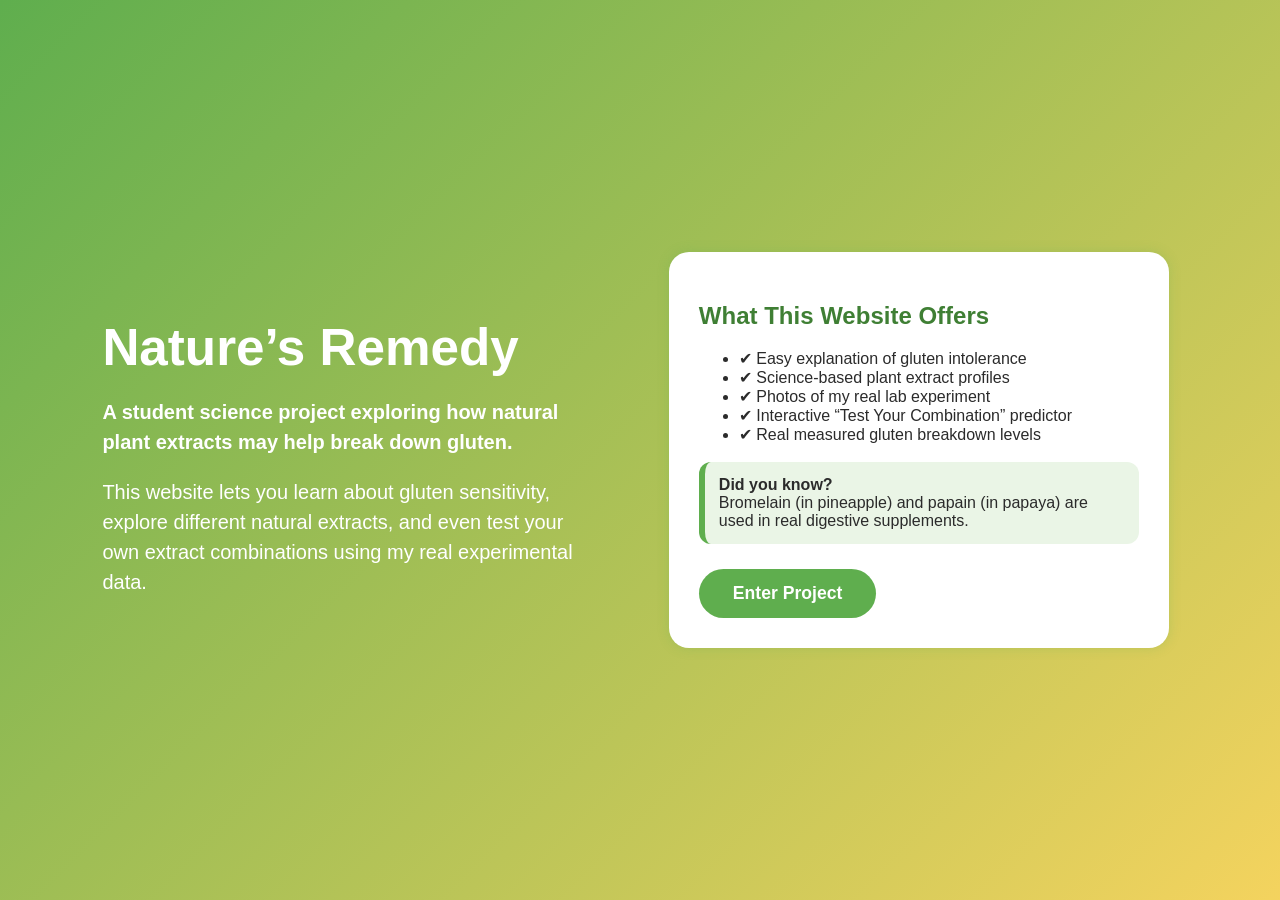
==== index.html @ 990726ef "feat: add research hero banner with styles Place hero banner in #main div and add full-width styles." ====
<!DOCTYPE html>
<html lang="en">
<head>
<meta charset="UTF-8">
<meta name="viewport" content="width=device-width, initial-scale=1.0">
<title>Nature’s Remedy – Gluten Support</title>

<style>
:root {
  --green: #5FAE4E;
  --dark-green: #3F7F34;
  --light-green: #EAF5E6;
  --yellow: #F4D35E;
  --bg: #F8FAF8;
  --text: #2B2B2B;
  --card: #FFFFFF;
}

body {
  margin: 0;
  font-family: "Segoe UI", Arial, sans-serif;
  background: var(--bg);
  color: var(--text);
  scroll-behavior: smooth;
}

/* -------------------------- */
/* NEW SPLIT WELCOME SECTION  */
/* -------------------------- */

#welcome {
  height: 100vh;
  display: flex;
  align-items: center;
  padding: 0 8%;
  background: linear-gradient(135deg, var(--green), var(--yellow));
  color: white;
}

#welcome-left {
  width: 50%;
  padding-right: 40px;
}

#welcome-left h1 {
  font-size: 3.2rem;
  margin-bottom: 15px;
}

#welcome-left p {
  font-size: 1.25rem;
  line-height: 1.5;
  max-width: 480px;
}

#welcome-right {
  width: 50%;
  display: flex;
  justify-content: center;
}

.welcome-card {
  width: 85%;
  background: var(--card);
  color: var(--text);
  padding: 30px;
  border-radius: 20px;
  box-shadow: 0 10px 25px rgba(0,0,0,0.18);
  opacity: 0;
  transform: translateY(50px);
  animation: slideGlow 1.3s ease forwards;
}

@keyframes slideGlow {
  0% {
    opacity: 0;
    transform: translateY(50px);
    box-shadow: 0 0 0 rgba(95,174,78,0);
  }
  60% {
    opacity: 1;
    transform: translateY(-5px);
    box-shadow: 0 0 25px rgba(95,174,78,0.35);
  }
  100% {
    opacity: 1;
    transform: translateY(0);
    box-shadow: 0 0 12px rgba(95,174,78,0.25);
  }
}

#enter-btn {
  margin-top: 25px;
  padding: 14px 34px;
  border-radius: 30px;
  background: var(--green);
  color: white;
  border: none;
  font-size: 1.1rem;
  font-weight: bold;
  cursor: pointer;
  transition: 0.25s ease;
}

#enter-btn:hover {
  transform: translateY(-3px);
  box-shadow:
    0 0 12px rgba(255,255,255,0.7),
    0 0 16px rgba(255,255,255,0.4);
}

.didyouknow {
  background: var(--light-green);
  padding: 14px;
  border-radius: 12px;
  margin-top: 18px;
  border-left: 6px solid var(--green);
}

/* ----------------------------- */
/* ORIGINAL LANDING (NOW HIDDEN) */
/* ----------------------------- */

#landing { display: none; }

/* ----------------------------- */
/* MAIN PAGE STYLING (unchanged) */
/* ----------------------------- */

#main { display: none; }

/* NAV HIGHLIGHT EFFECT */
nav a.active {
  background: var(--green);
  color: white !important;
  box-shadow: 0 0 20px rgba(95, 174, 78, 0.45);
}

/* Everything below is YOUR original CSS */
header {
  background: linear-gradient(to right, var(--green), var(--yellow));
  padding: 30px;
  text-align: center;
}

nav {
  position: sticky;
  top: 0;
  background: white;
  display: flex;
  justify-content: center;
  gap: 12px;
  padding: 12px;
  box-shadow: 0 2px 8px rgba(0,0,0,0.1);
}

nav a {
  text-decoration: none;
  padding: 10px 18px;
  border-radius: 20px;
  color: var(--text);
  font-weight: bold;
  transition: background 0.25s ease, box-shadow 0.25s ease, transform 0.2s ease;
}

nav a:hover {
  background: var(--green);
  color: white;
  transform: translateY(-2px);
  box-shadow:
    0 0 10px rgba(95,174,78,0.6),
    0 0 20px rgba(95,174,78,0.35);
}

section {
  max-width: 1050px;
  margin: 45px auto;
  padding: 40px;
  background: var(--card);
  border-radius: 18px;
  box-shadow: 0 6px 18px rgba(0,0,0,0.08);
}

.card-grid {
  display: grid;
  grid-template-columns: repeat(auto-fit, minmax(220px, 1fr));
  gap: 20px;
}

.card {
  background: var(--light-green);
  padding: 22px;
  border-radius: 16px;
  transition: 0.3s;
  text-decoration: none;
  color: var(--text);
  display: block;
  position: relative;
}

.card:hover {
  transform: translateY(-6px) scale(1.02);
  background: #f1fbef;
  box-shadow:
    0 0 12px rgba(95, 174, 78, 0.6),
    0 0 28px rgba(95, 174, 78, 0.4),
    0 10px 25px rgba(0, 0, 0, 0.12);
}

.project-img {
  max-width: 100%;
  border-radius: 14px;
  border: 1px solid #ccc;
  margin-top: 20px;
}

footer {
  text-align: center;
  padding: 20px;
  background: var(--yellow);
}

/* DROPDOWN NAV */
.dropdown {
  position: relative;
}

.dropbtn {
  text-decoration: none;
  padding: 10px 18px;
  border-radius: 20px;
  color: var(--text);
  font-weight: bold;
  display: inline-block;
}

.dropdown-content {
  display: none;
  position: absolute;
  background: white;
  min-width: 240px;
  box-shadow: 0 8px 20px rgba(0,0,0,0.12);
  border-radius: 12px;
  overflow: hidden;
  z-index: 1000;
}

.dropdown-content a {
  display: block;
  padding: 12px 16px;
  color: var(--text);
  text-decoration: none;
  font-size: 0.95rem;
}

.dropdown-content a:hover {
  background: var(--light-green);
  color: var(--dark-green);
}

.dropdown:hover .dropdown-content {
  display: block;
}

.fact-card-grid {
  display: grid;
  grid-template-columns: repeat(auto-fit, minmax(220px, 1fr));
  gap: 20px;
}

.fact-card {
  background: #e8f9f0;
  padding: 20px;
  border-radius: 14px;
  box-shadow: 0 2px 6px rgba(0,0,0,0.1);
  border-left: 6px solid #4a9c5d;
  font-size: 15px;
  line-height: 1.4;
}

.split-compare {
  display: flex;
  gap: 20px;
  flex-wrap: wrap;
}

.compare-box {
  flex: 1;
  min-width: 250px;
  padding: 20px;
  background: #f0fff7;
  border-radius: 14px;
  border: 2px solid #4a9c5d;
}

/* ----------------------------- */
/* RESEARCH HERO BANNER          */
/* ----------------------------- */

.research-hero {
  max-width: 100%;
  margin: 0;
  padding: 80px 8%;
  background: linear-gradient(135deg, var(--dark-green), var(--green));
  color: white;
  text-align: center;
  border-radius: 0;
  box-shadow: none;
}

.research-hero h1 {
  font-size: 2.6rem;
  margin: 20px auto 16px;
  max-width: 720px;
  line-height: 1.25;
  color: white;
}

.research-badge {
  display: inline-block;
  background: rgba(255, 255, 255, 0.18);
  color: white;
  padding: 8px 20px;
  border-radius: 30px;
  font-size: 0.85rem;
  font-weight: 600;
  letter-spacing: 1px;
  text-transform: uppercase;
  border: 1px solid rgba(255, 255, 255, 0.3);
}

.research-subtitle {
  font-size: 1.15rem;
  max-width: 600px;
  margin: 0 auto 28px;
  line-height: 1.6;
  opacity: 0.9;
}

.research-meta {
  display: flex;
  justify-content: center;
  gap: 24px;
  flex-wrap: wrap;
  margin-bottom: 32px;
}

.research-meta span {
  background: rgba(255, 255, 255, 0.12);
  padding: 8px 18px;
  border-radius: 20px;
  font-size: 0.88rem;
  font-weight: 500;
  border: 1px solid rgba(255, 255, 255, 0.2);
}

.primary-btn {
  display: inline-block;
  padding: 14px 36px;
  background: var(--yellow);
  color: var(--text);
  text-decoration: none;
  border-radius: 30px;
  font-size: 1.05rem;
  font-weight: bold;
  transition: transform 0.25s ease, box-shadow 0.25s ease;
}

.primary-btn:hover {
  transform: translateY(-3px);
  box-shadow:
    0 0 14px rgba(244, 211, 94, 0.6),
    0 0 24px rgba(244, 211, 94, 0.3);
}
</style>
</head>

<body>

<!-- -------------------------------- -->
<!-- NEW SPLIT WELCOME PAGE (OPTION C3) -->
<!-- -------------------------------- -->
<div id="welcome">
  <div id="welcome-left">
    <h1>Nature’s Remedy</h1>
    <p><strong>A student science project exploring how natural plant extracts may help break down gluten.</strong></p>
    <p>This website lets you learn about gluten sensitivity, explore different natural extracts, and even test your own extract combinations using my real experimental data.</p>
  </div>

  <div id="welcome-right">
    <div class="welcome-card">
      <h2>What This Website Offers</h2>
      <ul>
        <li>✔ Easy explanation of gluten intolerance</li>
        <li>✔ Science-based plant extract profiles</li>
        <li>✔ Photos of my real lab experiment</li>
        <li>✔ Interactive “Test Your Combination” predictor</li>
        <li>✔ Real measured gluten breakdown levels</li>
      </ul>

      <div class="didyouknow">
        <strong>Did you know?</strong><br>
        Bromelain (in pineapple) and papain (in papaya) are used in real digestive supplements.
      </div>

      <button id="enter-btn" onclick="enterSite()">Enter Project</button>
    </div>
  </div>
</div>


<style>
:root {
  --green: #5FAE4E;
  --dark-green: #3F7F34;
  --light-green: #EAF5E6;
  --yellow: #F4D35E;
  --bg: #F8FAF8;
  --text: #2B2B2B;
  --card: #FFFFFF;
}

body {
  margin: 0;
  font-family: "Segoe UI", Arial, sans-serif;
  background: var(--bg);
  color: var(--text);
}

header {
  background: linear-gradient(to right, var(--green), var(--yellow));
  padding: 30px;
  text-align: center;
}

nav {
  position: sticky;
  top: 0;
  background: white;
  display: flex;
  justify-content: center;
  gap: 12px;
  padding: 12px;
  box-shadow: 0 2px 8px rgba(0,0,0,0.1);
}
nav a {
  text-decoration: none;
  padding: 10px 18px;
  border-radius: 20px;
  color: var(--text);
  font-weight: bold;
}

nav a {
  transition: 
    background 0.25s ease,
    box-shadow 0.25s ease,
    transform 0.2s ease;
}

nav a:hover {
  background: var(--green);
  color: white;
  box-shadow:
    0 0 10px rgba(95, 174, 78, 0.6),
    0 0 20px rgba(95, 174, 78, 0.35);
  transform: translateY(-2px);
}

nav a:hover { background: var(--green); color: white; }

section {
  max-width: 1050px;
  margin: 45px auto;
  padding: 40px;
  background: var(--card);
  border-radius: 18px;
  box-shadow: 0 6px 18px rgba(0,0,0,0.08);
}

h2 { color: var(--dark-green); }

.card-grid {
  display: grid;
  grid-template-columns: repeat(auto-fit, minmax(220px, 1fr));
  gap: 20px;
}

.card {
  background: var(--light-green);
  padding: 22px;
  border-radius: 16px;
  transition: 0.3s;
  text-decoration: none; /* remove underline */
  color: var(--text);    /* normal black text */
  display: block;
}
.card {
  background: var(--light-green);
  padding: 22px;
  border-radius: 16px;
  transition: 
    transform 0.25s ease,
    box-shadow 0.25s ease,
    background 0.25s ease;
  text-decoration: none;
  color: var(--text);
  display: block;
  position: relative;
}

/* GREEN GLOW ON HOVER */
.card:hover {
  transform: translateY(-6px) scale(1.02);
  background: #f1fbef;
  box-shadow:
    0 0 12px rgba(95, 174, 78, 0.6),
    0 0 28px rgba(95, 174, 78, 0.4),
    0 10px 25px rgba(0, 0, 0, 0.12);
}

/* Optional: subtle glow even when focused (keyboard users 👍) */
.card:focus {
  outline: none;
  box-shadow:
    0 0 10px rgba(95, 174, 78, 0.6);
}

.card:visited {
  color: var(--text); /* keep color after click */
}

.project-img {
  max-width: 100%;
  border-radius: 14px;
  border: 1px solid #ccc;
  margin-top: 20px;
}

#combo-result {
  display: none;
  margin-top: 20px;
  padding: 20px;
  border-radius: 12px;
  border: 2px solid #ddd;
}

#combo-color {
  width: 140px;
  height: 26px;
  border-radius: 6px;
  border: 1px solid #999;
}

footer {
  text-align: center;
  padding: 20px;
  background: var(--yellow);
}
</style>
</head>
<body>


<div id="main">
<header>
  <h1>Natural Support for Gluten Digestion</h1>
  <p>Science Fair Research Project</p>
</header>

<nav>
<div class="dropdown">
  <a href="#" class="dropbtn">About Gluten ▾</a>
  <div class="dropdown-content">
    <a href="about-intolerance.html">About Gluten Intolerance</a>
    <a href="gluten-facts.html">Gluten & Celiac Facts</a>
    <a href="genetics.html">Genetics & Ethnicity</a>
    <a href="nature-vs-genetics.html">Nature vs Genetics</a>
  </div>
</div>
    <a href="#remedies">Extracts</a>
    <a href="#experiment">Experiment</a>
    <a href="#results">Results</a>
    <a href="combo.html">Test Your Combo</a>
    <a href="#faq">FAQ</a>
    <a href="#contact">Contact</a>
</nav>

<section class="research-hero">
  <div class="research-badge">Independent Research Project</div>
  <h1>Natural Plant Extracts and Their Effect on Gluten Breakdown</h1>
  <p class="research-subtitle">
    An experimental investigation into enzymatic activity,
    protein detection limits, and synergistic extract combinations.
  </p>
  <div class="research-meta">
    <span>Experimental Data Collected</span>
    <span>Controlled Lab Testing</span>
    <span>Quantitative Analysis</span>
  </div>
  <a href="#experiment" class="primary-btn">View Experimental Results</a>
</section>

<section id="about">

  <!-- 1) About Gluten Intolerance -->
  <div id="about-intolerance">
    <h2>About Gluten Intolerance</h2>
    <p>Gluten is a protein found in wheat, barley, and rye. Some people have difficulty digesting gluten, which can cause bloating, stomach pain, fatigue, and headaches.</p>
    <p>Celiac disease is an autoimmune disorder where gluten damages the small intestine, while non-celiac gluten sensitivity causes symptoms without permanent intestinal damage.</p>
    <img src="Gluten Intolerance vs. Celiac Disease.webp" class="project-img">
  </div>

  <!-- 2) Gluten & Celiac Facts -->
  <div id="about-facts" style="margin-top:50px;">
    <h2>Gluten & Celiac Facts</h2>
    <div class="fact-card-grid">
      <div class="fact-card">Celiac disease affects 1 in 100 people worldwide.</div>
      <div class="fact-card">3 million Americans have celiac disease — many undiagnosed.</div>
      <div class="fact-card">The only treatment is a strict gluten-free diet.</div>
      <div class="fact-card">Cross-contact can trigger reactions even in tiny amounts.</div>
      <div class="fact-card">Gluten intolerance is different from celiac disease.</div>
      <div class="fact-card">Natural enzymes like bromelain & papain help break down proteins.</div>
    </div>
  </div>

  <!-- 3) Genetics & Ethnicity -->
  <div id="about-genetics" style="margin-top:50px;">
    <h2>Genetics & Ethnicity</h2>
    <p>
      Celiac disease is linked to two genes: <b>HLA-DQ2</b> and <b>HLA-DQ8</b>.
      These occur more often in certain populations due to:
    </p>
    <ul>
      <li><b>Genetic bottlenecks</b> — small populations passing on shared traits</li>
      <li><b>Endogamy</b> — marrying within the same community for generations</li>
    </ul>
    <p>
      Some groups (like Ashkenazi Jewish communities) have higher frequencies of these genes.
      Many Asian populations have lower rates, so celiac is less common there.
      <br><br>
      <b>Anyone can get celiac — genetics set the starting risk.</b>
    </p>
  </div>

  <!-- 4) Nature vs Genetics -->
  <div id="about-nature" style="margin-top:50px;">
    <h2>Nature vs Genetics</h2>

    <div class="split-compare">
      <div class="compare-box">
        <h3>🌴 Person A — Hawaii</h3>
        <ul>
          <li>Eats pineapple, papaya, ginger</li>
          <li>High natural enzyme intake</li>
          <li>May digest gluten more comfortably</li>
        </ul>
      </div>

      <div class="compare-box">
        <h3>❄️ Person B — Finland</h3>
        <ul>
          <li>Eats fewer tropical fruits</li>
          <li>Lower natural enzyme intake</li>
          <li>May feel stronger irritation</li>
        </ul>
      </div>
    </div>
  </div>

</section>

<section id="remedies">
  <h2>Natural Remedies Studied</h2>
  <p style="margin-bottom:20px;">Click on each extract to learn more about how it supports digestion and gluten sensitivity.</p>
  <div class="card-grid">
    <a href="#papaya" class="card"><strong>Papaya</strong><br>Papain &amp; Caricain enzymes</a>
    <a href="#pineapple" class="card"><strong>Pineapple</strong><br>Bromelain enzyme</a>
    <a href="#ginger" class="card"><strong>Ginger</strong><br>Digestive support</a>
    <a href="#turmeric" class="card"><strong>Turmeric</strong><br>Anti-inflammatory</a>
    <a href="#aloe" class="card"><strong>Aloe Vera</strong><br>Soothing effects</a>
  </div>
</section>

<section id="papaya">
  <h2>Papaya</h2>
  <p>
    Papaya contains enzymes called <strong>papain</strong> and <strong>caricain</strong>, which help break down proteins,
    including gluten. Caricain is used in some digestive supplements such as <em>GluteGuard</em>.
  </p>
  <p>
    Papaya also provides dietary fiber, supports healthy gut bacteria, and may help relieve constipation and bloating.
  </p>
</section>

<section id="pineapple">
  <h2>Pineapple</h2>
  <p>
    Pineapple contains the enzyme <strong>bromelain</strong>, which breaks down proteins and reduces inflammation.
    Bromelain supports digestion and overall gut health.
  </p>
  <p>
    Fresh pineapple works better than canned pineapple because heat can reduce enzyme activity.
    Bromelain may help break down gluten, although more scientific research is still needed.
  </p>
</section>

<section id="ginger">
  <h2>Ginger</h2>
  <p>
    Ginger improves digestion by reducing gas and helping food move more efficiently through the digestive tract.
    It does not break down gluten directly.
  </p>
  <p>
    Ginger helps relieve symptoms such as nausea, bloating, and stomach cramps.
    It is naturally gluten-free and generally safe for people with gluten sensitivity.
  </p>
</section>

<section id="turmeric">
  <h2>Turmeric</h2>
  <p>
    Turmeric contains <strong>curcumin</strong>, a compound known for reducing inflammation and supporting balanced gut bacteria.
    It helps protect the gut lining and supports digestion.
  </p>
  <p>
    Turmeric may help ease symptoms of gluten intolerance, but it does not break down gluten directly.
  </p>
</section>

<section id="aloe">
  <h2>Aloe Vera</h2>
  <p>
    Aloe Vera has strong anti-inflammatory properties and helps soothe the digestive system.
    It may reduce abdominal pain and discomfort.
  </p>
  <p>
    Aloe Vera can support healthy gut bacteria and improve nutrient absorption.
    While it may ease discomfort after gluten exposure, it is not a cure for gluten intolerance.
  </p>
</section>

<section id="experiment">
  <h2>My Science Experiment</h2>

  <p>
    I tested natural extracts to see if they could help break down gluten using
    lab methods and protein test strips. Here are my findings:
  </p>

  <h3>Key Findings</h3>
  <ul>
    <li><strong>Best breakdown:</strong> Combo A (Pineapple + Ginger + Aloe).</li>
    <li>Pineapple and papaya were strong due to enzymes <strong>bromelain</strong> and <strong>papain</strong>.</li>
    <li>Ginger alone showed minimal gluten breakdown.</li>
  </ul>

  <h3>Methodology: How I Made and Tested the Gluten Samples</h3>

  <h4>Step 1: Dough Formation</h4>
  <ul>
    <li><strong>Materials Needed:</strong> 100 g all-purpose flour, 60 mL distilled water</li>
    <li>Measured 100 g of flour using a digital scale.</li>
    <li>Added 60 mL of distilled water using a graduated cylinder.</li>
    <li>Combined flour and water in a bowl.</li>
    <li>Mixed and kneaded (with gloves) until a uniform, soft dough formed.</li>
    <li>Covered and rested dough for 15–30 minutes to allow gluten development.</li>
  </ul>

  <h4>Step 2: Starch Washing</h4>
  <ul>
    <li><strong>Materials Needed:</strong> 300 mL distilled water (repeated)</li>
    <li>Placed dough into a bowl and added 300 mL distilled water.</li>
    <li>Gently kneaded to release starch.</li>
    <li>Poured off milky starch water after 1–2 minutes.</li>
    <li>Repeated washing 4–6 times until water became mostly clear.</li>
    <li>Remaining rubbery mass was isolated gluten.</li>
  </ul>

  <h4>Step 3: Collecting and Drying the Gluten</h4>
  <ul>
    <li>Gently squeezed gluten to remove excess water.</li>
    <li>Optional: Spread gluten on a clean tray or Petri dish.</li>
    <li>Air-dried for 24–48 hours or oven-dried below 50°C.</li>
  </ul>

  <h4>Step 4: Treating with Natural Extracts</h4>
  <ul>
    <li>Cut dried gluten into approximately 1 g pieces.</li>
    <li>Placed one piece into each Petri dish.</li>
    <li>Added 2 mL of extract or combination mixture.</li>
    <li>Left samples at room temperature for several hours to allow enzyme reactions.</li>
  </ul>

  <h4>Step 5: Testing Gluten Breakdown</h4>
  <ul>
    <li>Used protein test strips to measure gluten levels.</li>
    <li>Compared strip color to reference chart:</li>
    <ul>
      <li><strong>Green / Yellow:</strong> Low Gluten (0.3 g/L)</li>
      <li><strong>Moderate Green:</strong> 1–3 g/L</li>
      <li><strong>Dark:</strong> High Gluten (≥10 g/L)</li>
    </ul>
  </ul>

  <img src="Papaya Procedure.PNG" class="project-img" alt="Making the Papaya Extract">
</section>

<section id="results">
<h2>Results & Observations</h2>
<ul>
<li>Best breakdown: Pineapple + Ginger + Aloe</li>
<li>Pineapple and papaya strongest individually</li>
<li>Ginger weakest alone</li>
</ul>
<img src="Gluten Levels Table.PNG" class="project-img">
<img src="Analysis Gluten Levels.PNG" class="project-img">
</section>

<section id="combo">
<h2>Test Your Combination</h2>
<p>
Select up to <strong>three</strong> natural extracts and click
<em>Predict</em> to see an estimated gluten level based on my
experimental data.
</p>

<p>
If you select one of the exact combinations I tested in my experiment
(Combo A, B, or C), the tool will display the
<strong>real measured value</strong> from my lab results.
Other combinations are estimated using single-extract data and
simple synergy rules described below.
</p>

<details style="margin-top:20px;">
  <summary><strong>How the Prediction Works</strong></summary>

  <h4>Exact Tested Combinations (Measured Values)</h4>
  <ul>
    <li><strong>Combo A</strong> (Pineapple + Ginger + Aloe): 0.3 g/L</li>
    <li><strong>Combo B</strong> (Papaya + Turmeric + Ginger): 1.2 g/L</li>
    <li><strong>Combo C</strong> (Papaya + Pineapple + Ginger): 1.0 g/L</li>
  </ul>

  <h4>Single-Extract Measured Values</h4>
  <ul>
    <li>Pineapple: 0.3 g/L</li>
    <li>Papaya: 1.1 g/L</li>
    <li>Ginger: 10 g/L (very little gluten breakdown)</li>
    <li>Turmeric: 1.0 g/L</li>
    <li>Aloe Vera: 0.3 g/L</li>
  </ul>

  <h4>Synergy Adjustments</h4>
  <ul>
    <li>
      Papaya + Pineapple together →
      multiply the estimated value by <strong>0.7</strong>
      (extra enzyme activity)
    </li>
    <li>
      Including Aloe Vera →
      subtract <strong>0.1 g/L</strong>
      (soothing / dilution effect)
    </li>
    <li>
      <strong>Minimum possible value:</strong> 0.3 g/L
      (protein strip detection limit)
    </li>
  </ul>
</details>

<form id="combo-form">
<label><input type="checkbox" value="pineapple"> Pineapple</label><br>
<label><input type="checkbox" value="papaya"> Papaya</label><br>
<label><input type="checkbox" value="ginger"> Ginger</label><br>
<label><input type="checkbox" value="turmeric"> Turmeric</label><br>
<label><input type="checkbox" value="aloe"> Aloe Vera</label><br><br>
<button type="button" onclick="predictCombo()">Predict</button>
<button type="button" onclick="resetCombo()">Clear</button>
</form>

<div id="combo-result">
  <p id="combo-names"></p>
  <p><strong>Gluten Level:</strong> <span id="combo-value"></span> g/L</p>
  <div id="combo-color"></div>
  <p id="combo-interpret"></p>
  <p id="combo-explain"></p>
</div>
</section>

<section id="faq">
  <h2>FAQ</h2>
  <p><strong>Does this cure gluten intolerance?</strong> No.</p>
  <p><strong>Is this a replacement for gluten-free diets?</strong> No.</p>
</section>

<section id="contact">
  <h2>Contact</h2>
  <p>Have a question or feedback? Click below to email me!</p>
  <p>
    <a href="https://mail.google.com/mail/u/0/#inbox?compose=DmwnWrRlQZBBBRBFMVlTQlBMDVSWTSlPjSDfXrFmcVBNGmbDNMKQCFlDWqmKgcgMLlvGxvppLgXQ"
       style="display:inline-block; margin-top:15px; padding:12px 26px; background:var(--green); color:white; border-radius:25px; font-weight:bold; text-decoration:none;">
      Email Me
    </a>
  </p>
  <p style="margin-top:10px; font-size:0.9em; color:#555;">Recipient: karenhuang0312@gmail.com</p>
</section>

<footer>© 2025 Nature’s Remedy – Educational Science Project</footer>
</div>

<script>

const singleLevels={ pineapple:0.3, papaya:1.1, ginger:10, turmeric:1.0, aloe:0.3 };

const testedCombos={
  "aloe-ginger-pineapple":0.3,
  "ginger-papaya-pineapple":1.0,
  "ginger-papaya-turmeric":1.2
};

function predictCombo(){
  const chosen=[...document.querySelectorAll('#combo-form input:checked')].map(c=>c.value);
  if(chosen.length===0||chosen.length>3){ alert('Select 1–3 extracts'); return; }

  const key=chosen.slice().sort().join('-');
  let value;
  let explanation="";

  if(testedCombos[key]!==undefined){
    value=testedCombos[key];
    explanation="This combination was directly tested in the experiment.";
  } else {
    value=chosen.reduce((a,b)=>a+singleLevels[b],0)/chosen.length;
    explanation="Estimated from single-extract data.";
    if(chosen.includes('papaya')&&chosen.includes('pineapple')){
      value*=0.7; explanation+=' Enzyme synergy applied.';
    }
    if(chosen.includes('aloe')){
      value-=0.1; explanation+=' Aloe soothing adjustment applied.';
    }
  }

  if(value<0.3) value=0.3;
  value=Math.round(value*100)/100;

  let color,text;
  if(value<=0.3){ color='#8BC34A'; text='Very low gluten detected'; }
  else if(value<=3){ color='#FFD54F'; text='Moderate gluten level'; }
  else { color='#E57373'; text='High gluten level'; }

  document.getElementById('combo-result').style.display='block';
  document.getElementById('combo-names').textContent='Selected: '+chosen.join(', ');
  document.getElementById('combo-value').textContent=value;
  document.getElementById('combo-color').style.background=color;
  document.getElementById('combo-interpret').textContent=text;
  document.getElementById('combo-explain').textContent=explanation;
}

function resetCombo(){
  document.querySelectorAll('#combo-form input').forEach(c=>c.checked=false);
  document.getElementById('combo-result').style.display='none';
}
</script>

</body>

<div id="main">
  <!-- (ALL your existing sections remain unchanged — not repeated here for space) -->
</div>

<script>
/* ---------- ENTER PROJECT ---------- */
function enterSite(){
  document.getElementById("welcome").style.display = "none";
  document.getElementById("main").style.display = "block";
}

/* ---------- AUTO-SKIP WELCOME IF FROM BACK BUTTON ---------- */
window.addEventListener("DOMContentLoaded", () => {
  const params = new URLSearchParams(window.location.search);
  if (params.get("home") === "true") {
    enterSite();
  }
});

/* ---------- NAV ACTIVE SCROLL ---------- */
window.addEventListener("DOMContentLoaded", () => {

  const sections = document.querySelectorAll("section");
  const navLinks = document.querySelectorAll("nav a");

  window.addEventListener("scroll", () => {
    let current = "";
    sections.forEach(sec => {
      const top = window.scrollY;
      if (top >= sec.offsetTop - 200) {
        current = sec.getAttribute("id");
      }
    });

    navLinks.forEach(a => {
      a.classList.remove("active");
      if (a.getAttribute("href") && a.getAttribute("href").includes(current)) {
        a.classList.add("active");
      }
    });
  });

});
</script>

</body>
</html>
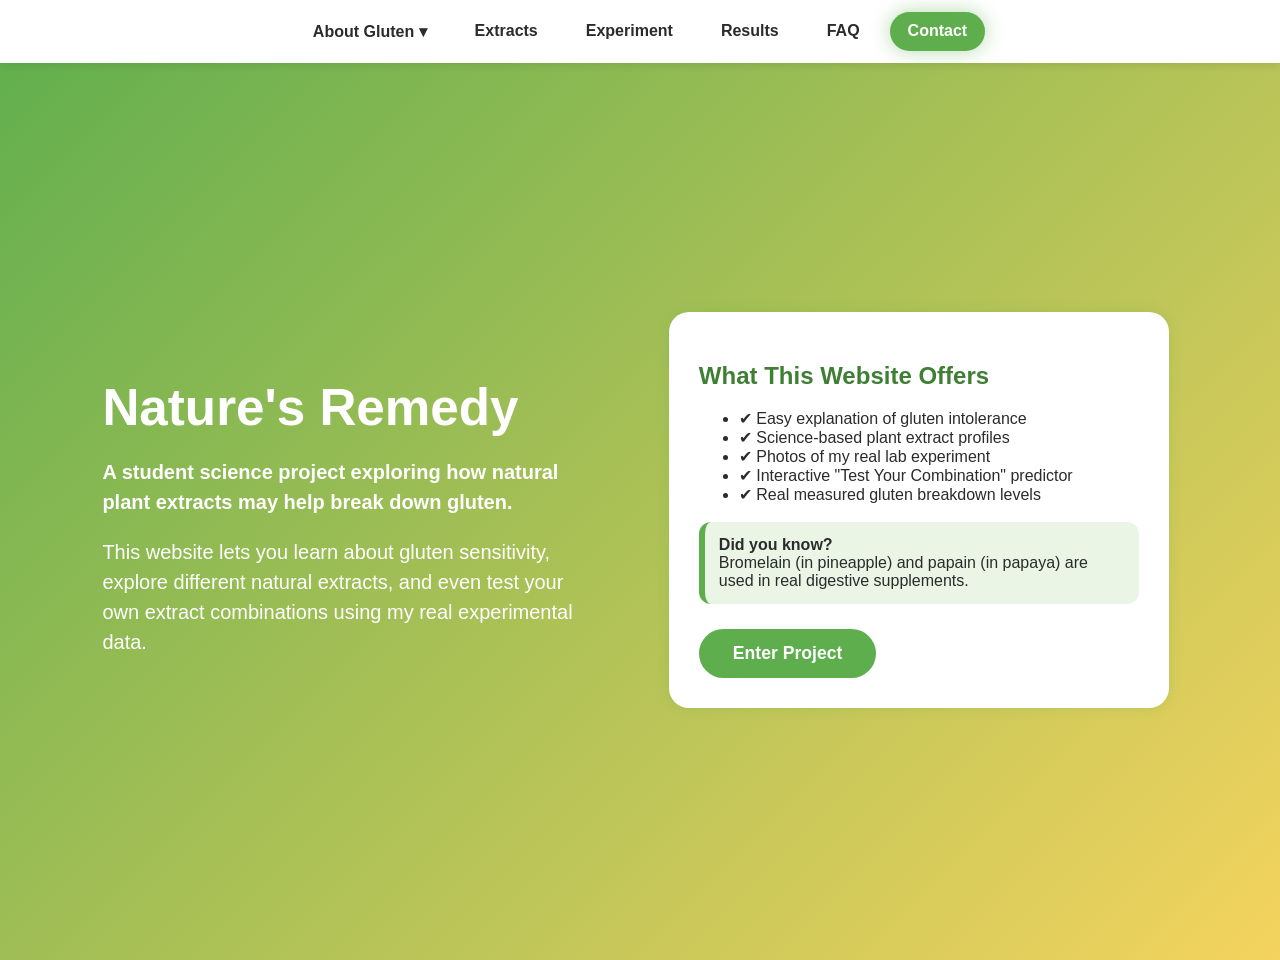
==== commit 128f7ba0: "refactor: streamline index.html by removing unused sections Remove About section, nav link, combo se" ====
--- a/index.html
+++ b/index.html
@@ -1,1016 +1,678 @@
-<!DOCTYPE html>
-<html lang="en">
-<head>
-<meta charset="UTF-8">
-<meta name="viewport" content="width=device-width, initial-scale=1.0">
-<title>Nature’s Remedy – Gluten Support</title>
+<!DOCTYPE html>
+<html lang="en">
+<head>
+<meta charset="UTF-8">
+<meta name="viewport" content="width=device-width, initial-scale=1.0">
+<title>Nature's Remedy – Gluten Support</title>
+
+<style>
+:root {
+  --green: #5FAE4E;
+  --dark-green: #3F7F34;
+  --light-green: #EAF5E6;
+  --yellow: #F4D35E;
+  --bg: #F8FAF8;
+  --text: #2B2B2B;
+  --card: #FFFFFF;
+}
+
+body {
+  margin: 0;
+  font-family: "Segoe UI", Arial, sans-serif;
+  background: var(--bg);
+  color: var(--text);
+  scroll-behavior: smooth;
+}
+
+/* NAV BAR - FIXED AT TOP */
+nav {
+  position: fixed;
+  top: 0;
+  left: 0;
+  right: 0;
+  background: white;
+  display: flex;
+  justify-content: center;
+  gap: 12px;
+  padding: 12px;
+  box-shadow: 0 2px 8px rgba(0,0,0,0.1);
+  z-index: 1000;
+}
+
+nav a {
+  text-decoration: none;
+  padding: 10px 18px;
+  border-radius: 20px;
+  color: var(--text);
+  font-weight: bold;
+  transition: background 0.25s ease, box-shadow 0.25s ease, transform 0.2s ease;
+}
+
+nav a:hover {
+  background: var(--green);
+  color: white;
+  transform: translateY(-2px);
+  box-shadow:
+    0 0 10px rgba(95,174,78,0.6),
+    0 0 20px rgba(95,174,78,0.35);
+}
+
+/* NAV HIGHLIGHT EFFECT */
+nav a.active {
+  background: var(--green);
+  color: white !important;
+  box-shadow: 0 0 20px rgba(95, 174, 78, 0.45);
+}
+
+/* DROPDOWN NAV */
+.dropdown {
+  position: relative;
+}
+
+.dropbtn {
+  text-decoration: none;
+  padding: 10px 18px;
+  border-radius: 20px;
+  color: var(--text);
+  font-weight: bold;
+  display: inline-block;
+}
+
+.dropdown-content {
+  display: none;
+  position: absolute;
+  background: white;
+  min-width: 240px;
+  box-shadow: 0 8px 20px rgba(0,0,0,0.12);
+  border-radius: 12px;
+  overflow: hidden;
+  z-index: 1001;
+}
+
+.dropdown-content a {
+  display: block;
+  padding: 12px 16px;
+  color: var(--text);
+  text-decoration: none;
+  font-size: 0.95rem;
+}
+
+.dropdown-content a:hover {
+  background: var(--light-green);
+  color: var(--dark-green);
+}
+
+.dropdown:hover .dropdown-content {
+  display: block;
+}
+
+/* ADD PADDING TO BODY TO ACCOUNT FOR FIXED NAV */
+body {
+  padding-top: 60px;
+}
+
+/* SPLIT WELCOME SECTION */
+#welcome {
+  height: 100vh;
+  display: flex;
+  align-items: center;
+  padding: 0 8%;
+  background: linear-gradient(135deg, var(--green), var(--yellow));
+  color: white;
+  margin-top: -60px;
+  padding-top: 60px;
+}
+
+#welcome-left {
+  width: 50%;
+  padding-right: 40px;
+}
+
+#welcome-left h1 {
+  font-size: 3.2rem;
+  margin-bottom: 15px;
+}
+
+#welcome-left p {
+  font-size: 1.25rem;
+  line-height: 1.5;
+  max-width: 480px;
+}
+
+#welcome-right {
+  width: 50%;
+  display: flex;
+  justify-content: center;
+}
+
+.welcome-card {
+  width: 85%;
+  background: var(--card);
+  color: var(--text);
+  padding: 30px;
+  border-radius: 20px;
+  box-shadow: 0 10px 25px rgba(0,0,0,0.18);
+  opacity: 0;
+  transform: translateY(50px);
+  animation: slideGlow 1.3s ease forwards;
+}
+
+@keyframes slideGlow {
+  0% {
+    opacity: 0;
+    transform: translateY(50px);
+    box-shadow: 0 0 0 rgba(95,174,78,0);
+  }
+  60% {
+    opacity: 1;
+    transform: translateY(-5px);
+    box-shadow: 0 0 25px rgba(95,174,78,0.35);
+  }
+  100% {
+    opacity: 1;
+    transform: translateY(0);
+    box-shadow: 0 0 12px rgba(95,174,78,0.25);
+  }
+}
+
+#enter-btn {
+  margin-top: 25px;
+  padding: 14px 34px;
+  border-radius: 30px;
+  background: var(--green);
+  color: white;
+  border: none;
+  font-size: 1.1rem;
+  font-weight: bold;
+  cursor: pointer;
+  transition: 0.25s ease;
+}
+
+#enter-btn:hover {
+  transform: translateY(-3px);
+  box-shadow:
+    0 0 12px rgba(255,255,255,0.7),
+    0 0 16px rgba(255,255,255,0.4);
+}
+
+.didyouknow {
+  background: var(--light-green);
+  padding: 14px;
+  border-radius: 12px;
+  margin-top: 18px;
+  border-left: 6px solid var(--green);
+}
+
+#landing { display: none; }
+
+#main { display: none; }
+
+header {
+  background: linear-gradient(to right, var(--green), var(--yellow));
+  padding: 30px;
+  text-align: center;
+}
+
+section {
+  max-width: 1050px;
+  margin: 45px auto;
+  padding: 40px;
+  background: var(--card);
+  border-radius: 18px;
+  box-shadow: 0 6px 18px rgba(0,0,0,0.08);
+}
+
+h2 { color: var(--dark-green); }
+
+.card-grid {
+  display: grid;
+  grid-template-columns: repeat(auto-fit, minmax(220px, 1fr));
+  gap: 20px;
+}
+
+.card {
+  background: var(--light-green);
+  padding: 22px;
+  border-radius: 16px;
+  transition: transform 0.25s ease, box-shadow 0.25s ease, background 0.25s ease;
+  text-decoration: none;
+  color: var(--text);
+  display: block;
+  position: relative;
+}
+
+.card:hover {
+  transform: translateY(-6px) scale(1.02);
+  background: #f1fbef;
+  box-shadow:
+    0 0 12px rgba(95, 174, 78, 0.6),
+    0 0 28px rgba(95, 174, 78, 0.4),
+    0 10px 25px rgba(0, 0, 0, 0.12);
+}
+
+.card:focus {
+  outline: none;
+  box-shadow: 0 0 10px rgba(95, 174, 78, 0.6);
+}
+
+.card:visited {
+  color: var(--text);
+}
+
+.project-img {
+  max-width: 100%;
+  border-radius: 14px;
+  border: 1px solid #ccc;
+  margin-top: 20px;
+}
+
+#combo-result {
+  display: none;
+  margin-top: 20px;
+  padding: 20px;
+  border-radius: 12px;
+  border: 2px solid #ddd;
+}
+
+#combo-color {
+  width: 140px;
+  height: 26px;
+  border-radius: 6px;
+  border: 1px solid #999;
+}
+
+.fact-card-grid {
+  display: grid;
+  grid-template-columns: repeat(auto-fit, minmax(220px, 1fr));
+  gap: 20px;
+}
+
+.fact-card {
+  background: #e8f9f0;
+  padding: 20px;
+  border-radius: 14px;
+  box-shadow: 0 2px 6px rgba(0,0,0,0.1);
+  border-left: 6px solid #4a9c5d;
+  font-size: 15px;
+  line-height: 1.4;
+}
+
+.split-compare {
+  display: flex;
+  gap: 20px;
+  flex-wrap: wrap;
+}
+
+.compare-box {
+  flex: 1;
+  min-width: 250px;
+  padding: 20px;
+  background: #f0fff7;
+  border-radius: 14px;
+  border: 2px solid #4a9c5d;
+}
+
+footer {
+  text-align: center;
+  padding: 20px;
+  background: var(--yellow);
+}
+
+/* ============================== */
+/* SCIENCE FAIR HERO SECTION */
+/* ============================== */
+
+.research-hero {
+  padding: 80px 20px;
+  text-align: center;
+  background: linear-gradient(to bottom, #f4fbf2, #ffffff);
+}
+
+.research-badge {
+  display: inline-block;
+  background: #e6f4e3;
+  color: var(--dark-green);
+  padding: 8px 16px;
+  border-radius: 20px;
+  font-size: 0.85rem;
+  font-weight: bold;
+  letter-spacing: 1px;
+  margin-bottom: 20px;
+  text-transform: uppercase;
+}
+
+.research-hero h1 {
+  font-size: 2.6rem;
+  color: #1f3d1f;
+  max-width: 900px;
+  margin: 0 auto 20px;
+}
+
+.research-subtitle {
+  font-size: 1.15rem;
+  max-width: 700px;
+  margin: 0 auto 30px;
+  color: #555;
+}
+
+.research-meta {
+  display: flex;
+  justify-content: center;
+  gap: 25px;
+  flex-wrap: wrap;
+  margin-bottom: 35px;
+  font-size: 0.9rem;
+  color: #4d4d4d;
+}
+
+.research-meta span {
+  background: #f1f7ef;
+  padding: 8px 14px;
+  border-radius: 12px;
+}
+
+.primary-btn {
+  padding: 14px 30px;
+  background: var(--green);
+  color: white;
+  text-decoration: none;
+  font-weight: bold;
+  border-radius: 30px;
+  transition: 0.3s ease;
+}
+
+.primary-btn:hover {
+  transform: translateY(-3px);
+  box-shadow: 0 0 18px rgba(95,174,78,0.4);
+}
+</style>
+</head>
+
+<body>
+
+<!-- NAVIGATION BAR - FIXED AT TOP -->
+<nav>
+  
+  <div class="dropdown">
+    <a href="#" class="dropbtn">About Gluten ▾</a>
+    <div class="dropdown-content">
+      <a href="about-intolerance.html">About Gluten Intolerance</a>
+      <a href="gluten-facts.html">Gluten & Celiac Facts</a>
+      <a href="genetics.html">Genetics & Ethnicity</a>
+      <a href="nature-vs-genetics.html">Nature vs Genetics</a>
+    </div>
+  </div>
+  <a href="#remedies">Extracts</a>
+  <a href="#experiment">Experiment</a>
+  <a href="#results">Results</a>
+  <a href="#faq">FAQ</a>
+  <a href="#contact">Contact</a>
+</nav>
+
+<!-- WELCOME SECTION -->
+<div id="welcome">
+  <div id="welcome-left">
+    <h1>Nature's Remedy</h1>
+    <p><strong>A student science project exploring how natural plant extracts may help break down gluten.</strong></p>
+    <p>This website lets you learn about gluten sensitivity, explore different natural extracts, and even test your own extract combinations using my real experimental data.</p>
+  </div>
+
+  <div id="welcome-right">
+    <div class="welcome-card">
+      <h2>What This Website Offers</h2>
+      <ul>
+        <li>✔ Easy explanation of gluten intolerance</li>
+        <li>✔ Science-based plant extract profiles</li>
+        <li>✔ Photos of my real lab experiment</li>
+        <li>✔ Interactive "Test Your Combination" predictor</li>
+        <li>✔ Real measured gluten breakdown levels</li>
+      </ul>
+
+      <div class="didyouknow">
+        <strong>Did you know?</strong><br>
+        Bromelain (in pineapple) and papain (in papaya) are used in real digestive supplements.
+      </div>
+
+      <button id="enter-btn" onclick="enterSite()">Enter Project</button>
+    </div>
+  </div>
+</div>
+
+<!-- MAIN CONTENT (HIDDEN INITIALLY) -->
+<div id="main">
+<!-- 🔬 RESEARCH HERO INSERTED HERE -->
+<section class="research-hero">
+  <div class="research-badge">Independent Research Project</div>
+
+  <h1>Natural Plant Extracts and Their Effect on Gluten Breakdown</h1>
+
+  <p class="research-subtitle">
+    An experimental investigation into enzymatic activity,
+    protein detection limits, and synergistic extract combinations.
+  </p>
+
+  <div class="research-meta">
+    <span>Experimental Data Collected</span>
+    <span>Controlled Lab Testing</span>
+    <span>Quantitative Analysis</span>
+  </div>
+
+  <a href="#experiment" class="primary-btn">View Experimental Results</a>
+</section>
+
 
-<style>
-:root {
-  --green: #5FAE4E;
-  --dark-green: #3F7F34;
-  --light-green: #EAF5E6;
-  --yellow: #F4D35E;
-  --bg: #F8FAF8;
-  --text: #2B2B2B;
-  --card: #FFFFFF;
-}
+
+<section id="remedies">
+  <h2>Natural Remedies Studied</h2>
+  <p style="margin-bottom:20px;">Click on each extract to learn more about how it supports digestion and gluten sensitivity.</p>
+  <div class="card-grid">
+    <a href="#papaya" class="card"><strong>Papaya</strong><br>Papain &amp; Caricain enzymes</a>
+    <a href="#pineapple" class="card"><strong>Pineapple</strong><br>Bromelain enzyme</a>
+    <a href="#ginger" class="card"><strong>Ginger</strong><br>Digestive support</a>
+    <a href="#turmeric" class="card"><strong>Turmeric</strong><br>Anti-inflammatory</a>
+    <a href="#aloe" class="card"><strong>Aloe Vera</strong><br>Soothing effects</a>
+  </div>
+</section>
+
+<section id="papaya">
+  <h2>Papaya</h2>
+  <p>
+    Papaya contains enzymes called <strong>papain</strong> and <strong>caricain</strong>, which help break down proteins,
+    including gluten. Caricain is used in some digestive supplements such as <em>GluteGuard</em>.
+  </p>
+  <p>
+    Papaya also provides dietary fiber, supports healthy gut bacteria, and may help relieve constipation and bloating.
+  </p>
+</section>
+
+<section id="pineapple">
+  <h2>Pineapple</h2>
+  <p>
+    Pineapple contains the enzyme <strong>bromelain</strong>, which breaks down proteins and reduces inflammation.
+    Bromelain supports digestion and overall gut health.
+  </p>
+  <p>
+    Fresh pineapple works better than canned pineapple because heat can reduce enzyme activity.
+    Bromelain may help break down gluten, although more scientific research is still needed.
+  </p>
+</section>
+
+<section id="ginger">
+  <h2>Ginger</h2>
+  <p>
+    Ginger improves digestion by reducing gas and helping food move more efficiently through the digestive tract.
+    It does not break down gluten directly.
+  </p>
+  <p>
+    Ginger helps relieve symptoms such as nausea, bloating, and stomach cramps.
+    It is naturally gluten-free and generally safe for people with gluten sensitivity.
+  </p>
+</section>
+
+<section id="turmeric">
+  <h2>Turmeric</h2>
+  <p>
+    Turmeric contains <strong>curcumin</strong>, a compound known for reducing inflammation and supporting balanced gut bacteria.
+    It helps protect the gut lining and supports digestion.
+  </p>
+  <p>
+    Turmeric may help ease symptoms of gluten intolerance, but it does not break down gluten directly.
+  </p>
+</section>
+
+<section id="aloe">
+  <h2>Aloe Vera</h2>
+  <p>
+    Aloe Vera has strong anti-inflammatory properties and helps soothe the digestive system.
+    It may reduce abdominal pain and discomfort.
+  </p>
+  <p>
+    Aloe Vera can support healthy gut bacteria and improve nutrient absorption.
+    While it may ease discomfort after gluten exposure, it is not a cure for gluten intolerance.
+  </p>
+</section>
+
+<section id="experiment">
+  <h2>My Science Experiment</h2>
+
+  <p>
+    I tested natural extracts to see if they could help break down gluten using
+    lab methods and protein test strips. Here are my findings:
+  </p>
+
+  <h3>Key Findings</h3>
+  <ul>
+    <li><strong>Best breakdown:</strong> Combo A (Pineapple + Ginger + Aloe).</li>
+    <li>Pineapple and papaya were strong due to enzymes <strong>bromelain</strong> and <strong>papain</strong>.</li>
+    <li>Ginger alone showed minimal gluten breakdown.</li>
+  </ul>
+
+  <h3>Methodology: How I Made and Tested the Gluten Samples</h3>
+
+  <h4>Step 1: Dough Formation</h4>
+  <ul>
+    <li><strong>Materials Needed:</strong> 100 g all-purpose flour, 60 mL distilled water</li>
+    <li>Measured 100 g of flour using a digital scale.</li>
+    <li>Added 60 mL of distilled water using a graduated cylinder.</li>
+    <li>Combined flour and water in a bowl.</li>
+    <li>Mixed and kneaded (with gloves) until a uniform, soft dough formed.</li>
+    <li>Covered and rested dough for 15–30 minutes to allow gluten development.</li>
+  </ul>
+
+  <h4>Step 2: Starch Washing</h4>
+  <ul>
+    <li><strong>Materials Needed:</strong> 300 mL distilled water (repeated)</li>
+    <li>Placed dough into a bowl and added 300 mL distilled water.</li>
+    <li>Gently kneaded to release starch.</li>
+    <li>Poured off milky starch water after 1–2 minutes.</li>
+    <li>Repeated washing 4–6 times until water became mostly clear.</li>
+    <li>Remaining rubbery mass was isolated gluten.</li>
+  </ul>
+
+  <h4>Step 3: Collecting and Drying the Gluten</h4>
+  <ul>
+    <li>Gently squeezed gluten to remove excess water.</li>
+    <li>Optional: Spread gluten on a clean tray or Petri dish.</li>
+    <li>Air-dried for 24–48 hours or oven-dried below 50°C.</li>
+  </ul>
+
+  <h4>Step 4: Treating with Natural Extracts</h4>
+  <ul>
+    <li>Cut dried gluten into approximately 1 g pieces.</li>
+    <li>Placed one piece into each Petri dish.</li>
+    <li>Added 2 mL of extract or combination mixture.</li>
+    <li>Left samples at room temperature for several hours to allow enzyme reactions.</li>
+  </ul>
+
+  <h4>Step 5: Testing Gluten Breakdown</h4>
+  <ul>
+    <li>Used protein test strips to measure gluten levels.</li>
+    <li>Compared strip color to reference chart:</li>
+    <ul>
+      <li><strong>Green / Yellow:</strong> Low Gluten (0.3 g/L)</li>
+      <li><strong>Moderate Green:</strong> 1–3 g/L</li>
+      <li><strong>Dark:</strong> High Gluten (≥10 g/L)</li>
+    </ul>
+  </ul>
+
+  <img src="Papaya Procedure.PNG" class="project-img" alt="Making the Papaya Extract">
+</section>
+
+<section id="results">
+<h2>Results & Observations</h2>
+<ul>
+<li>Best breakdown: Pineapple + Ginger + Aloe</li>
+<li>Pineapple and papaya strongest individually</li>
+<li>Ginger weakest alone</li>
+</ul>
+<img src="Gluten Levels Table.PNG" class="project-img">
+<img src="Analysis Gluten Levels.PNG" class="project-img">
+</section>
+
 
-body {
-  margin: 0;
-  font-family: "Segoe UI", Arial, sans-serif;
-  background: var(--bg);
-  color: var(--text);
-  scroll-behavior: smooth;
-}
-
-/* -------------------------- */
-/* NEW SPLIT WELCOME SECTION  */
-/* -------------------------- */
-
-#welcome {
-  height: 100vh;
-  display: flex;
-  align-items: center;
-  padding: 0 8%;
-  background: linear-gradient(135deg, var(--green), var(--yellow));
-  color: white;
-}
-
-#welcome-left {
-  width: 50%;
-  padding-right: 40px;
-}
-
-#welcome-left h1 {
-  font-size: 3.2rem;
-  margin-bottom: 15px;
-}
-
-#welcome-left p {
-  font-size: 1.25rem;
-  line-height: 1.5;
-  max-width: 480px;
-}
-
-#welcome-right {
-  width: 50%;
-  display: flex;
-  justify-content: center;
-}
-
-.welcome-card {
-  width: 85%;
-  background: var(--card);
-  color: var(--text);
-  padding: 30px;
-  border-radius: 20px;
-  box-shadow: 0 10px 25px rgba(0,0,0,0.18);
-  opacity: 0;
-  transform: translateY(50px);
-  animation: slideGlow 1.3s ease forwards;
-}
-
-@keyframes slideGlow {
-  0% {
-    opacity: 0;
-    transform: translateY(50px);
-    box-shadow: 0 0 0 rgba(95,174,78,0);
-  }
-  60% {
-    opacity: 1;
-    transform: translateY(-5px);
-    box-shadow: 0 0 25px rgba(95,174,78,0.35);
-  }
-  100% {
-    opacity: 1;
-    transform: translateY(0);
-    box-shadow: 0 0 12px rgba(95,174,78,0.25);
-  }
-}
-
-#enter-btn {
-  margin-top: 25px;
-  padding: 14px 34px;
-  border-radius: 30px;
-  background: var(--green);
-  color: white;
-  border: none;
-  font-size: 1.1rem;
-  font-weight: bold;
-  cursor: pointer;
-  transition: 0.25s ease;
-}
-
-#enter-btn:hover {
-  transform: translateY(-3px);
-  box-shadow:
-    0 0 12px rgba(255,255,255,0.7),
-    0 0 16px rgba(255,255,255,0.4);
-}
-
-.didyouknow {
-  background: var(--light-green);
-  padding: 14px;
-  border-radius: 12px;
-  margin-top: 18px;
-  border-left: 6px solid var(--green);
-}
-
-/* ----------------------------- */
-/* ORIGINAL LANDING (NOW HIDDEN) */
-/* ----------------------------- */
-
-#landing { display: none; }
-
-/* ----------------------------- */
-/* MAIN PAGE STYLING (unchanged) */
-/* ----------------------------- */
-
-#main { display: none; }
-
-/* NAV HIGHLIGHT EFFECT */
-nav a.active {
-  background: var(--green);
-  color: white !important;
-  box-shadow: 0 0 20px rgba(95, 174, 78, 0.45);
-}
-
-/* Everything below is YOUR original CSS */
-header {
-  background: linear-gradient(to right, var(--green), var(--yellow));
-  padding: 30px;
-  text-align: center;
-}
-
-nav {
-  position: sticky;
-  top: 0;
-  background: white;
-  display: flex;
-  justify-content: center;
-  gap: 12px;
-  padding: 12px;
-  box-shadow: 0 2px 8px rgba(0,0,0,0.1);
-}
-
-nav a {
-  text-decoration: none;
-  padding: 10px 18px;
-  border-radius: 20px;
-  color: var(--text);
-  font-weight: bold;
-  transition: background 0.25s ease, box-shadow 0.25s ease, transform 0.2s ease;
-}
-
-nav a:hover {
-  background: var(--green);
-  color: white;
-  transform: translateY(-2px);
-  box-shadow:
-    0 0 10px rgba(95,174,78,0.6),
-    0 0 20px rgba(95,174,78,0.35);
-}
-
-section {
-  max-width: 1050px;
-  margin: 45px auto;
-  padding: 40px;
-  background: var(--card);
-  border-radius: 18px;
-  box-shadow: 0 6px 18px rgba(0,0,0,0.08);
-}
-
-.card-grid {
-  display: grid;
-  grid-template-columns: repeat(auto-fit, minmax(220px, 1fr));
-  gap: 20px;
-}
-
-.card {
-  background: var(--light-green);
-  padding: 22px;
-  border-radius: 16px;
-  transition: 0.3s;
-  text-decoration: none;
-  color: var(--text);
-  display: block;
-  position: relative;
-}
-
-.card:hover {
-  transform: translateY(-6px) scale(1.02);
-  background: #f1fbef;
-  box-shadow:
-    0 0 12px rgba(95, 174, 78, 0.6),
-    0 0 28px rgba(95, 174, 78, 0.4),
-    0 10px 25px rgba(0, 0, 0, 0.12);
-}
-
-.project-img {
-  max-width: 100%;
-  border-radius: 14px;
-  border: 1px solid #ccc;
-  margin-top: 20px;
-}
-
-footer {
-  text-align: center;
-  padding: 20px;
-  background: var(--yellow);
-}
-
-/* DROPDOWN NAV */
-.dropdown {
-  position: relative;
-}
-
-.dropbtn {
-  text-decoration: none;
-  padding: 10px 18px;
-  border-radius: 20px;
-  color: var(--text);
-  font-weight: bold;
-  display: inline-block;
-}
-
-.dropdown-content {
-  display: none;
-  position: absolute;
-  background: white;
-  min-width: 240px;
-  box-shadow: 0 8px 20px rgba(0,0,0,0.12);
-  border-radius: 12px;
-  overflow: hidden;
-  z-index: 1000;
-}
-
-.dropdown-content a {
-  display: block;
-  padding: 12px 16px;
-  color: var(--text);
-  text-decoration: none;
-  font-size: 0.95rem;
-}
-
-.dropdown-content a:hover {
-  background: var(--light-green);
-  color: var(--dark-green);
-}
-
-.dropdown:hover .dropdown-content {
-  display: block;
-}
-
-.fact-card-grid {
-  display: grid;
-  grid-template-columns: repeat(auto-fit, minmax(220px, 1fr));
-  gap: 20px;
-}
-
-.fact-card {
-  background: #e8f9f0;
-  padding: 20px;
-  border-radius: 14px;
-  box-shadow: 0 2px 6px rgba(0,0,0,0.1);
-  border-left: 6px solid #4a9c5d;
-  font-size: 15px;
-  line-height: 1.4;
-}
-
-.split-compare {
-  display: flex;
-  gap: 20px;
-  flex-wrap: wrap;
-}
-
-.compare-box {
-  flex: 1;
-  min-width: 250px;
-  padding: 20px;
-  background: #f0fff7;
-  border-radius: 14px;
-  border: 2px solid #4a9c5d;
-}
-
-/* ----------------------------- */
-/* RESEARCH HERO BANNER          */
-/* ----------------------------- */
-
-.research-hero {
-  max-width: 100%;
-  margin: 0;
-  padding: 80px 8%;
-  background: linear-gradient(135deg, var(--dark-green), var(--green));
-  color: white;
-  text-align: center;
-  border-radius: 0;
-  box-shadow: none;
-}
-
-.research-hero h1 {
-  font-size: 2.6rem;
-  margin: 20px auto 16px;
-  max-width: 720px;
-  line-height: 1.25;
-  color: white;
-}
-
-.research-badge {
-  display: inline-block;
-  background: rgba(255, 255, 255, 0.18);
-  color: white;
-  padding: 8px 20px;
-  border-radius: 30px;
-  font-size: 0.85rem;
-  font-weight: 600;
-  letter-spacing: 1px;
-  text-transform: uppercase;
-  border: 1px solid rgba(255, 255, 255, 0.3);
-}
-
-.research-subtitle {
-  font-size: 1.15rem;
-  max-width: 600px;
-  margin: 0 auto 28px;
-  line-height: 1.6;
-  opacity: 0.9;
-}
-
-.research-meta {
-  display: flex;
-  justify-content: center;
-  gap: 24px;
-  flex-wrap: wrap;
-  margin-bottom: 32px;
-}
-
-.research-meta span {
-  background: rgba(255, 255, 255, 0.12);
-  padding: 8px 18px;
-  border-radius: 20px;
-  font-size: 0.88rem;
-  font-weight: 500;
-  border: 1px solid rgba(255, 255, 255, 0.2);
-}
-
-.primary-btn {
-  display: inline-block;
-  padding: 14px 36px;
-  background: var(--yellow);
-  color: var(--text);
-  text-decoration: none;
-  border-radius: 30px;
-  font-size: 1.05rem;
-  font-weight: bold;
-  transition: transform 0.25s ease, box-shadow 0.25s ease;
-}
-
-.primary-btn:hover {
-  transform: translateY(-3px);
-  box-shadow:
-    0 0 14px rgba(244, 211, 94, 0.6),
-    0 0 24px rgba(244, 211, 94, 0.3);
-}
-</style>
-</head>
-
-<body>
-
-<!-- -------------------------------- -->
-<!-- NEW SPLIT WELCOME PAGE (OPTION C3) -->
-<!-- -------------------------------- -->
-<div id="welcome">
-  <div id="welcome-left">
-    <h1>Nature’s Remedy</h1>
-    <p><strong>A student science project exploring how natural plant extracts may help break down gluten.</strong></p>
-    <p>This website lets you learn about gluten sensitivity, explore different natural extracts, and even test your own extract combinations using my real experimental data.</p>
-  </div>
-
-  <div id="welcome-right">
-    <div class="welcome-card">
-      <h2>What This Website Offers</h2>
-      <ul>
-        <li>✔ Easy explanation of gluten intolerance</li>
-        <li>✔ Science-based plant extract profiles</li>
-        <li>✔ Photos of my real lab experiment</li>
-        <li>✔ Interactive “Test Your Combination” predictor</li>
-        <li>✔ Real measured gluten breakdown levels</li>
-      </ul>
-
-      <div class="didyouknow">
-        <strong>Did you know?</strong><br>
-        Bromelain (in pineapple) and papain (in papaya) are used in real digestive supplements.
-      </div>
-
-      <button id="enter-btn" onclick="enterSite()">Enter Project</button>
-    </div>
-  </div>
-</div>
-
-
-<style>
-:root {
-  --green: #5FAE4E;
-  --dark-green: #3F7F34;
-  --light-green: #EAF5E6;
-  --yellow: #F4D35E;
-  --bg: #F8FAF8;
-  --text: #2B2B2B;
-  --card: #FFFFFF;
-}
-
-body {
-  margin: 0;
-  font-family: "Segoe UI", Arial, sans-serif;
-  background: var(--bg);
-  color: var(--text);
-}
-
-header {
-  background: linear-gradient(to right, var(--green), var(--yellow));
-  padding: 30px;
-  text-align: center;
-}
-
-nav {
-  position: sticky;
-  top: 0;
-  background: white;
-  display: flex;
-  justify-content: center;
-  gap: 12px;
-  padding: 12px;
-  box-shadow: 0 2px 8px rgba(0,0,0,0.1);
-}
-nav a {
-  text-decoration: none;
-  padding: 10px 18px;
-  border-radius: 20px;
-  color: var(--text);
-  font-weight: bold;
-}
-
-nav a {
-  transition: 
-    background 0.25s ease,
-    box-shadow 0.25s ease,
-    transform 0.2s ease;
-}
-
-nav a:hover {
-  background: var(--green);
-  color: white;
-  box-shadow:
-    0 0 10px rgba(95, 174, 78, 0.6),
-    0 0 20px rgba(95, 174, 78, 0.35);
-  transform: translateY(-2px);
-}
-
-nav a:hover { background: var(--green); color: white; }
-
-section {
-  max-width: 1050px;
-  margin: 45px auto;
-  padding: 40px;
-  background: var(--card);
-  border-radius: 18px;
-  box-shadow: 0 6px 18px rgba(0,0,0,0.08);
-}
-
-h2 { color: var(--dark-green); }
-
-.card-grid {
-  display: grid;
-  grid-template-columns: repeat(auto-fit, minmax(220px, 1fr));
-  gap: 20px;
-}
-
-.card {
-  background: var(--light-green);
-  padding: 22px;
-  border-radius: 16px;
-  transition: 0.3s;
-  text-decoration: none; /* remove underline */
-  color: var(--text);    /* normal black text */
-  display: block;
-}
-.card {
-  background: var(--light-green);
-  padding: 22px;
-  border-radius: 16px;
-  transition: 
-    transform 0.25s ease,
-    box-shadow 0.25s ease,
-    background 0.25s ease;
-  text-decoration: none;
-  color: var(--text);
-  display: block;
-  position: relative;
-}
-
-/* GREEN GLOW ON HOVER */
-.card:hover {
-  transform: translateY(-6px) scale(1.02);
-  background: #f1fbef;
-  box-shadow:
-    0 0 12px rgba(95, 174, 78, 0.6),
-    0 0 28px rgba(95, 174, 78, 0.4),
-    0 10px 25px rgba(0, 0, 0, 0.12);
-}
-
-/* Optional: subtle glow even when focused (keyboard users 👍) */
-.card:focus {
-  outline: none;
-  box-shadow:
-    0 0 10px rgba(95, 174, 78, 0.6);
-}
-
-.card:visited {
-  color: var(--text); /* keep color after click */
-}
-
-.project-img {
-  max-width: 100%;
-  border-radius: 14px;
-  border: 1px solid #ccc;
-  margin-top: 20px;
-}
-
-#combo-result {
-  display: none;
-  margin-top: 20px;
-  padding: 20px;
-  border-radius: 12px;
-  border: 2px solid #ddd;
-}
-
-#combo-color {
-  width: 140px;
-  height: 26px;
-  border-radius: 6px;
-  border: 1px solid #999;
-}
-
-footer {
-  text-align: center;
-  padding: 20px;
-  background: var(--yellow);
-}
-</style>
-</head>
-<body>
-
-
-<div id="main">
-<header>
-  <h1>Natural Support for Gluten Digestion</h1>
-  <p>Science Fair Research Project</p>
-</header>
-
-<nav>
-<div class="dropdown">
-  <a href="#" class="dropbtn">About Gluten ▾</a>
-  <div class="dropdown-content">
-    <a href="about-intolerance.html">About Gluten Intolerance</a>
-    <a href="gluten-facts.html">Gluten & Celiac Facts</a>
-    <a href="genetics.html">Genetics & Ethnicity</a>
-    <a href="nature-vs-genetics.html">Nature vs Genetics</a>
-  </div>
-</div>
-    <a href="#remedies">Extracts</a>
-    <a href="#experiment">Experiment</a>
-    <a href="#results">Results</a>
-    <a href="combo.html">Test Your Combo</a>
-    <a href="#faq">FAQ</a>
-    <a href="#contact">Contact</a>
-</nav>
-
-<section class="research-hero">
-  <div class="research-badge">Independent Research Project</div>
-  <h1>Natural Plant Extracts and Their Effect on Gluten Breakdown</h1>
-  <p class="research-subtitle">
-    An experimental investigation into enzymatic activity,
-    protein detection limits, and synergistic extract combinations.
-  </p>
-  <div class="research-meta">
-    <span>Experimental Data Collected</span>
-    <span>Controlled Lab Testing</span>
-    <span>Quantitative Analysis</span>
-  </div>
-  <a href="#experiment" class="primary-btn">View Experimental Results</a>
-</section>
-
-<section id="about">
-
-  <!-- 1) About Gluten Intolerance -->
-  <div id="about-intolerance">
-    <h2>About Gluten Intolerance</h2>
-    <p>Gluten is a protein found in wheat, barley, and rye. Some people have difficulty digesting gluten, which can cause bloating, stomach pain, fatigue, and headaches.</p>
-    <p>Celiac disease is an autoimmune disorder where gluten damages the small intestine, while non-celiac gluten sensitivity causes symptoms without permanent intestinal damage.</p>
-    <img src="Gluten Intolerance vs. Celiac Disease.webp" class="project-img">
-  </div>
-
-  <!-- 2) Gluten & Celiac Facts -->
-  <div id="about-facts" style="margin-top:50px;">
-    <h2>Gluten & Celiac Facts</h2>
-    <div class="fact-card-grid">
-      <div class="fact-card">Celiac disease affects 1 in 100 people worldwide.</div>
-      <div class="fact-card">3 million Americans have celiac disease — many undiagnosed.</div>
-      <div class="fact-card">The only treatment is a strict gluten-free diet.</div>
-      <div class="fact-card">Cross-contact can trigger reactions even in tiny amounts.</div>
-      <div class="fact-card">Gluten intolerance is different from celiac disease.</div>
-      <div class="fact-card">Natural enzymes like bromelain & papain help break down proteins.</div>
-    </div>
-  </div>
-
-  <!-- 3) Genetics & Ethnicity -->
-  <div id="about-genetics" style="margin-top:50px;">
-    <h2>Genetics & Ethnicity</h2>
-    <p>
-      Celiac disease is linked to two genes: <b>HLA-DQ2</b> and <b>HLA-DQ8</b>.
-      These occur more often in certain populations due to:
-    </p>
-    <ul>
-      <li><b>Genetic bottlenecks</b> — small populations passing on shared traits</li>
-      <li><b>Endogamy</b> — marrying within the same community for generations</li>
-    </ul>
-    <p>
-      Some groups (like Ashkenazi Jewish communities) have higher frequencies of these genes.
-      Many Asian populations have lower rates, so celiac is less common there.
-      <br><br>
-      <b>Anyone can get celiac — genetics set the starting risk.</b>
-    </p>
-  </div>
-
-  <!-- 4) Nature vs Genetics -->
-  <div id="about-nature" style="margin-top:50px;">
-    <h2>Nature vs Genetics</h2>
-
-    <div class="split-compare">
-      <div class="compare-box">
-        <h3>🌴 Person A — Hawaii</h3>
-        <ul>
-          <li>Eats pineapple, papaya, ginger</li>
-          <li>High natural enzyme intake</li>
-          <li>May digest gluten more comfortably</li>
-        </ul>
-      </div>
-
-      <div class="compare-box">
-        <h3>❄️ Person B — Finland</h3>
-        <ul>
-          <li>Eats fewer tropical fruits</li>
-          <li>Lower natural enzyme intake</li>
-          <li>May feel stronger irritation</li>
-        </ul>
-      </div>
-    </div>
-  </div>
-
-</section>
-
-<section id="remedies">
-  <h2>Natural Remedies Studied</h2>
-  <p style="margin-bottom:20px;">Click on each extract to learn more about how it supports digestion and gluten sensitivity.</p>
-  <div class="card-grid">
-    <a href="#papaya" class="card"><strong>Papaya</strong><br>Papain &amp; Caricain enzymes</a>
-    <a href="#pineapple" class="card"><strong>Pineapple</strong><br>Bromelain enzyme</a>
-    <a href="#ginger" class="card"><strong>Ginger</strong><br>Digestive support</a>
-    <a href="#turmeric" class="card"><strong>Turmeric</strong><br>Anti-inflammatory</a>
-    <a href="#aloe" class="card"><strong>Aloe Vera</strong><br>Soothing effects</a>
-  </div>
-</section>
-
-<section id="papaya">
-  <h2>Papaya</h2>
-  <p>
-    Papaya contains enzymes called <strong>papain</strong> and <strong>caricain</strong>, which help break down proteins,
-    including gluten. Caricain is used in some digestive supplements such as <em>GluteGuard</em>.
-  </p>
-  <p>
-    Papaya also provides dietary fiber, supports healthy gut bacteria, and may help relieve constipation and bloating.
-  </p>
-</section>
-
-<section id="pineapple">
-  <h2>Pineapple</h2>
-  <p>
-    Pineapple contains the enzyme <strong>bromelain</strong>, which breaks down proteins and reduces inflammation.
-    Bromelain supports digestion and overall gut health.
-  </p>
-  <p>
-    Fresh pineapple works better than canned pineapple because heat can reduce enzyme activity.
-    Bromelain may help break down gluten, although more scientific research is still needed.
-  </p>
-</section>
-
-<section id="ginger">
-  <h2>Ginger</h2>
-  <p>
-    Ginger improves digestion by reducing gas and helping food move more efficiently through the digestive tract.
-    It does not break down gluten directly.
-  </p>
-  <p>
-    Ginger helps relieve symptoms such as nausea, bloating, and stomach cramps.
-    It is naturally gluten-free and generally safe for people with gluten sensitivity.
-  </p>
-</section>
-
-<section id="turmeric">
-  <h2>Turmeric</h2>
-  <p>
-    Turmeric contains <strong>curcumin</strong>, a compound known for reducing inflammation and supporting balanced gut bacteria.
-    It helps protect the gut lining and supports digestion.
-  </p>
-  <p>
-    Turmeric may help ease symptoms of gluten intolerance, but it does not break down gluten directly.
-  </p>
-</section>
-
-<section id="aloe">
-  <h2>Aloe Vera</h2>
-  <p>
-    Aloe Vera has strong anti-inflammatory properties and helps soothe the digestive system.
-    It may reduce abdominal pain and discomfort.
-  </p>
-  <p>
-    Aloe Vera can support healthy gut bacteria and improve nutrient absorption.
-    While it may ease discomfort after gluten exposure, it is not a cure for gluten intolerance.
-  </p>
-</section>
-
-<section id="experiment">
-  <h2>My Science Experiment</h2>
-
-  <p>
-    I tested natural extracts to see if they could help break down gluten using
-    lab methods and protein test strips. Here are my findings:
-  </p>
-
-  <h3>Key Findings</h3>
-  <ul>
-    <li><strong>Best breakdown:</strong> Combo A (Pineapple + Ginger + Aloe).</li>
-    <li>Pineapple and papaya were strong due to enzymes <strong>bromelain</strong> and <strong>papain</strong>.</li>
-    <li>Ginger alone showed minimal gluten breakdown.</li>
-  </ul>
-
-  <h3>Methodology: How I Made and Tested the Gluten Samples</h3>
-
-  <h4>Step 1: Dough Formation</h4>
-  <ul>
-    <li><strong>Materials Needed:</strong> 100 g all-purpose flour, 60 mL distilled water</li>
-    <li>Measured 100 g of flour using a digital scale.</li>
-    <li>Added 60 mL of distilled water using a graduated cylinder.</li>
-    <li>Combined flour and water in a bowl.</li>
-    <li>Mixed and kneaded (with gloves) until a uniform, soft dough formed.</li>
-    <li>Covered and rested dough for 15–30 minutes to allow gluten development.</li>
-  </ul>
-
-  <h4>Step 2: Starch Washing</h4>
-  <ul>
-    <li><strong>Materials Needed:</strong> 300 mL distilled water (repeated)</li>
-    <li>Placed dough into a bowl and added 300 mL distilled water.</li>
-    <li>Gently kneaded to release starch.</li>
-    <li>Poured off milky starch water after 1–2 minutes.</li>
-    <li>Repeated washing 4–6 times until water became mostly clear.</li>
-    <li>Remaining rubbery mass was isolated gluten.</li>
-  </ul>
-
-  <h4>Step 3: Collecting and Drying the Gluten</h4>
-  <ul>
-    <li>Gently squeezed gluten to remove excess water.</li>
-    <li>Optional: Spread gluten on a clean tray or Petri dish.</li>
-    <li>Air-dried for 24–48 hours or oven-dried below 50°C.</li>
-  </ul>
-
-  <h4>Step 4: Treating with Natural Extracts</h4>
-  <ul>
-    <li>Cut dried gluten into approximately 1 g pieces.</li>
-    <li>Placed one piece into each Petri dish.</li>
-    <li>Added 2 mL of extract or combination mixture.</li>
-    <li>Left samples at room temperature for several hours to allow enzyme reactions.</li>
-  </ul>
-
-  <h4>Step 5: Testing Gluten Breakdown</h4>
-  <ul>
-    <li>Used protein test strips to measure gluten levels.</li>
-    <li>Compared strip color to reference chart:</li>
-    <ul>
-      <li><strong>Green / Yellow:</strong> Low Gluten (0.3 g/L)</li>
-      <li><strong>Moderate Green:</strong> 1–3 g/L</li>
-      <li><strong>Dark:</strong> High Gluten (≥10 g/L)</li>
-    </ul>
-  </ul>
-
-  <img src="Papaya Procedure.PNG" class="project-img" alt="Making the Papaya Extract">
-</section>
-
-<section id="results">
-<h2>Results & Observations</h2>
-<ul>
-<li>Best breakdown: Pineapple + Ginger + Aloe</li>
-<li>Pineapple and papaya strongest individually</li>
-<li>Ginger weakest alone</li>
-</ul>
-<img src="Gluten Levels Table.PNG" class="project-img">
-<img src="Analysis Gluten Levels.PNG" class="project-img">
-</section>
-
-<section id="combo">
-<h2>Test Your Combination</h2>
-<p>
-Select up to <strong>three</strong> natural extracts and click
-<em>Predict</em> to see an estimated gluten level based on my
-experimental data.
-</p>
-
-<p>
-If you select one of the exact combinations I tested in my experiment
-(Combo A, B, or C), the tool will display the
-<strong>real measured value</strong> from my lab results.
-Other combinations are estimated using single-extract data and
-simple synergy rules described below.
-</p>
-
-<details style="margin-top:20px;">
-  <summary><strong>How the Prediction Works</strong></summary>
-
-  <h4>Exact Tested Combinations (Measured Values)</h4>
-  <ul>
-    <li><strong>Combo A</strong> (Pineapple + Ginger + Aloe): 0.3 g/L</li>
-    <li><strong>Combo B</strong> (Papaya + Turmeric + Ginger): 1.2 g/L</li>
-    <li><strong>Combo C</strong> (Papaya + Pineapple + Ginger): 1.0 g/L</li>
-  </ul>
-
-  <h4>Single-Extract Measured Values</h4>
-  <ul>
-    <li>Pineapple: 0.3 g/L</li>
-    <li>Papaya: 1.1 g/L</li>
-    <li>Ginger: 10 g/L (very little gluten breakdown)</li>
-    <li>Turmeric: 1.0 g/L</li>
-    <li>Aloe Vera: 0.3 g/L</li>
-  </ul>
-
-  <h4>Synergy Adjustments</h4>
-  <ul>
-    <li>
-      Papaya + Pineapple together →
-      multiply the estimated value by <strong>0.7</strong>
-      (extra enzyme activity)
-    </li>
-    <li>
-      Including Aloe Vera →
-      subtract <strong>0.1 g/L</strong>
-      (soothing / dilution effect)
-    </li>
-    <li>
-      <strong>Minimum possible value:</strong> 0.3 g/L
-      (protein strip detection limit)
-    </li>
-  </ul>
-</details>
-
-<form id="combo-form">
-<label><input type="checkbox" value="pineapple"> Pineapple</label><br>
-<label><input type="checkbox" value="papaya"> Papaya</label><br>
-<label><input type="checkbox" value="ginger"> Ginger</label><br>
-<label><input type="checkbox" value="turmeric"> Turmeric</label><br>
-<label><input type="checkbox" value="aloe"> Aloe Vera</label><br><br>
-<button type="button" onclick="predictCombo()">Predict</button>
-<button type="button" onclick="resetCombo()">Clear</button>
-</form>
-
-<div id="combo-result">
-  <p id="combo-names"></p>
-  <p><strong>Gluten Level:</strong> <span id="combo-value"></span> g/L</p>
-  <div id="combo-color"></div>
-  <p id="combo-interpret"></p>
-  <p id="combo-explain"></p>
-</div>
-</section>
-
-<section id="faq">
-  <h2>FAQ</h2>
-  <p><strong>Does this cure gluten intolerance?</strong> No.</p>
-  <p><strong>Is this a replacement for gluten-free diets?</strong> No.</p>
-</section>
-
-<section id="contact">
-  <h2>Contact</h2>
-  <p>Have a question or feedback? Click below to email me!</p>
-  <p>
-    <a href="https://mail.google.com/mail/u/0/#inbox?compose=DmwnWrRlQZBBBRBFMVlTQlBMDVSWTSlPjSDfXrFmcVBNGmbDNMKQCFlDWqmKgcgMLlvGxvppLgXQ"
-       style="display:inline-block; margin-top:15px; padding:12px 26px; background:var(--green); color:white; border-radius:25px; font-weight:bold; text-decoration:none;">
-      Email Me
-    </a>
-  </p>
-  <p style="margin-top:10px; font-size:0.9em; color:#555;">Recipient: karenhuang0312@gmail.com</p>
-</section>
-
-<footer>© 2025 Nature’s Remedy – Educational Science Project</footer>
-</div>
-
+
+<section id="faq">
+  <h2>FAQ</h2>
+  <p><strong>Does this cure gluten intolerance?</strong> No.</p>
+  <p><strong>Is this a replacement for gluten-free diets?</strong> No.</p>
+</section>
+
+<section id="contact">
+  <h2>Contact</h2>
+  <p>Have a question or feedback? Click below to email me!</p>
+  <p>
+    <a href="https://mail.google.com/mail/u/0/#inbox?compose=DmwnWrRlQZBBBRBFMVlTQlBMDVSWTSlPjSDfXrFmcVBNGmbDNMKQCFlDWqmKgcgMLlvGxvppLgXQ"
+       style="display:inline-block; margin-top:15px; padding:12px 26px; background:var(--green); color:white; border-radius:25px; font-weight:bold; text-decoration:none;">
+      Email Me
+    </a>
+  </p>
+  <p style="margin-top:10px; font-size:0.9em; color:#555;">Recipient: karenhuang0312@gmail.com</p>
+</section>
+
+<footer>© 2025 Nature's Remedy – Educational Science Project</footer>
+</div>
+
 <script>
 
-const singleLevels={ pineapple:0.3, papaya:1.1, ginger:10, turmeric:1.0, aloe:0.3 };
-
-const testedCombos={
-  "aloe-ginger-pineapple":0.3,
-  "ginger-papaya-pineapple":1.0,
-  "ginger-papaya-turmeric":1.2
-};
-
-function predictCombo(){
-  const chosen=[...document.querySelectorAll('#combo-form input:checked')].map(c=>c.value);
-  if(chosen.length===0||chosen.length>3){ alert('Select 1–3 extracts'); return; }
-
-  const key=chosen.slice().sort().join('-');
-  let value;
-  let explanation="";
-
-  if(testedCombos[key]!==undefined){
-    value=testedCombos[key];
-    explanation="This combination was directly tested in the experiment.";
-  } else {
-    value=chosen.reduce((a,b)=>a+singleLevels[b],0)/chosen.length;
-    explanation="Estimated from single-extract data.";
-    if(chosen.includes('papaya')&&chosen.includes('pineapple')){
-      value*=0.7; explanation+=' Enzyme synergy applied.';
-    }
-    if(chosen.includes('aloe')){
-      value-=0.1; explanation+=' Aloe soothing adjustment applied.';
-    }
-  }
-
-  if(value<0.3) value=0.3;
-  value=Math.round(value*100)/100;
-
-  let color,text;
-  if(value<=0.3){ color='#8BC34A'; text='Very low gluten detected'; }
-  else if(value<=3){ color='#FFD54F'; text='Moderate gluten level'; }
-  else { color='#E57373'; text='High gluten level'; }
-
-  document.getElementById('combo-result').style.display='block';
-  document.getElementById('combo-names').textContent='Selected: '+chosen.join(', ');
-  document.getElementById('combo-value').textContent=value;
-  document.getElementById('combo-color').style.background=color;
-  document.getElementById('combo-interpret').textContent=text;
-  document.getElementById('combo-explain').textContent=explanation;
-}
-
-function resetCombo(){
-  document.querySelectorAll('#combo-form input').forEach(c=>c.checked=false);
-  document.getElementById('combo-result').style.display='none';
-}
-</script>
-
-</body>
-
-<div id="main">
-  <!-- (ALL your existing sections remain unchanged — not repeated here for space) -->
-</div>
-
-<script>
 /* ---------- ENTER PROJECT ---------- */
-function enterSite(){
-  document.getElementById("welcome").style.display = "none";
-  document.getElementById("main").style.display = "block";
-}
-
-/* ---------- AUTO-SKIP WELCOME IF FROM BACK BUTTON ---------- */
-window.addEventListener("DOMContentLoaded", () => {
-  const params = new URLSearchParams(window.location.search);
-  if (params.get("home") === "true") {
-    enterSite();
-  }
-});
-
-/* ---------- NAV ACTIVE SCROLL ---------- */
-window.addEventListener("DOMContentLoaded", () => {
-
-  const sections = document.querySelectorAll("section");
-  const navLinks = document.querySelectorAll("nav a");
-
-  window.addEventListener("scroll", () => {
-    let current = "";
-    sections.forEach(sec => {
-      const top = window.scrollY;
-      if (top >= sec.offsetTop - 200) {
-        current = sec.getAttribute("id");
-      }
-    });
-
-    navLinks.forEach(a => {
-      a.classList.remove("active");
-      if (a.getAttribute("href") && a.getAttribute("href").includes(current)) {
-        a.classList.add("active");
-      }
-    });
-  });
-
-});
-</script>
-
-</body>
+function enterSite(){
+  document.getElementById("welcome").style.display = "none";
+  document.getElementById("main").style.display = "block";
+}
+
+/* ---------- AUTO-SKIP WELCOME IF FROM BACK BUTTON ---------- */
+window.addEventListener("DOMContentLoaded", () => {
+  const params = new URLSearchParams(window.location.search);
+  if (params.get("home") === "true") {
+    enterSite();
+  }
+});
+
+/* ---------- NAV ACTIVE SCROLL ---------- */
+window.addEventListener("DOMContentLoaded", () => {
+
+  const sections = document.querySelectorAll("section");
+  const navLinks = document.querySelectorAll("nav a");
+
+  window.addEventListener("scroll", () => {
+    let current = "";
+    sections.forEach(sec => {
+      const top = window.scrollY;
+      if (top >= sec.offsetTop - 200) {
+        current = sec.getAttribute("id");
+      }
+    });
+
+    navLinks.forEach(a => {
+      a.classList.remove("active");
+      if (a.getAttribute("href") && a.getAttribute("href").includes(current)) {
+        a.classList.add("active");
+      }
+    });
+  });
+
+});
+</script>
+
+</body>
 </html>
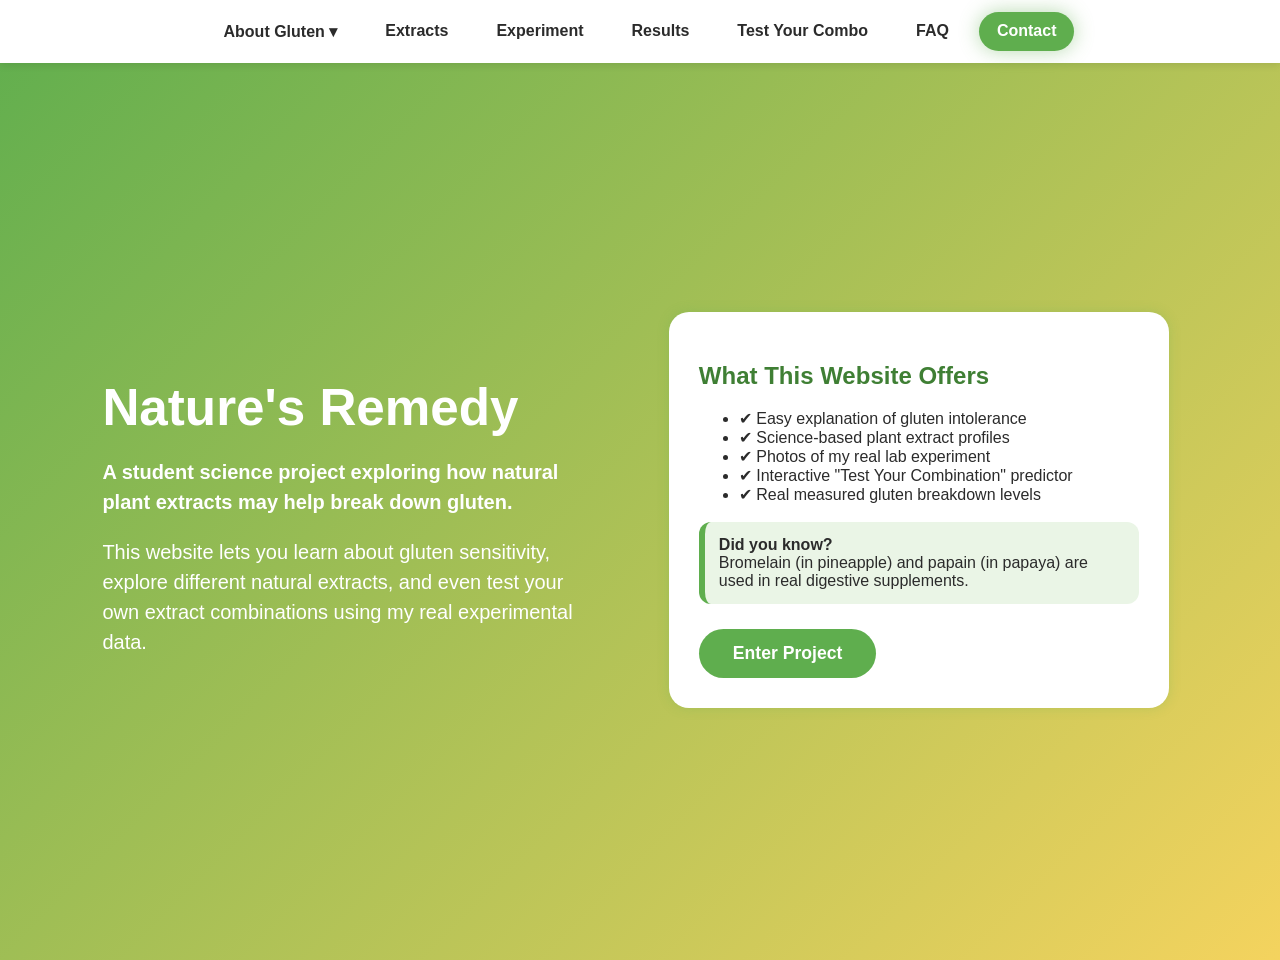
==== commit 6740f65c: "Fix title apostrophe and add navigation bar Updated title to use the correct apostrophe and added a " ====
--- a/index.html
+++ b/index.html
@@ -1,678 +1,868 @@
-<!DOCTYPE html>
-<html lang="en">
-<head>
-<meta charset="UTF-8">
-<meta name="viewport" content="width=device-width, initial-scale=1.0">
-<title>Nature's Remedy – Gluten Support</title>
-
-<style>
-:root {
-  --green: #5FAE4E;
-  --dark-green: #3F7F34;
-  --light-green: #EAF5E6;
-  --yellow: #F4D35E;
-  --bg: #F8FAF8;
-  --text: #2B2B2B;
-  --card: #FFFFFF;
-}
-
-body {
-  margin: 0;
-  font-family: "Segoe UI", Arial, sans-serif;
-  background: var(--bg);
-  color: var(--text);
-  scroll-behavior: smooth;
-}
-
-/* NAV BAR - FIXED AT TOP */
-nav {
-  position: fixed;
-  top: 0;
-  left: 0;
-  right: 0;
-  background: white;
-  display: flex;
-  justify-content: center;
-  gap: 12px;
-  padding: 12px;
-  box-shadow: 0 2px 8px rgba(0,0,0,0.1);
-  z-index: 1000;
-}
-
-nav a {
-  text-decoration: none;
-  padding: 10px 18px;
-  border-radius: 20px;
-  color: var(--text);
-  font-weight: bold;
-  transition: background 0.25s ease, box-shadow 0.25s ease, transform 0.2s ease;
-}
-
-nav a:hover {
-  background: var(--green);
-  color: white;
-  transform: translateY(-2px);
-  box-shadow:
-    0 0 10px rgba(95,174,78,0.6),
-    0 0 20px rgba(95,174,78,0.35);
-}
-
-/* NAV HIGHLIGHT EFFECT */
-nav a.active {
-  background: var(--green);
-  color: white !important;
-  box-shadow: 0 0 20px rgba(95, 174, 78, 0.45);
-}
-
-/* DROPDOWN NAV */
-.dropdown {
-  position: relative;
-}
-
-.dropbtn {
-  text-decoration: none;
-  padding: 10px 18px;
-  border-radius: 20px;
-  color: var(--text);
-  font-weight: bold;
-  display: inline-block;
-}
-
-.dropdown-content {
-  display: none;
-  position: absolute;
-  background: white;
-  min-width: 240px;
-  box-shadow: 0 8px 20px rgba(0,0,0,0.12);
-  border-radius: 12px;
-  overflow: hidden;
-  z-index: 1001;
-}
-
-.dropdown-content a {
-  display: block;
-  padding: 12px 16px;
-  color: var(--text);
-  text-decoration: none;
-  font-size: 0.95rem;
-}
-
-.dropdown-content a:hover {
-  background: var(--light-green);
-  color: var(--dark-green);
-}
-
-.dropdown:hover .dropdown-content {
-  display: block;
-}
-
-/* ADD PADDING TO BODY TO ACCOUNT FOR FIXED NAV */
-body {
-  padding-top: 60px;
-}
-
-/* SPLIT WELCOME SECTION */
-#welcome {
-  height: 100vh;
-  display: flex;
-  align-items: center;
-  padding: 0 8%;
-  background: linear-gradient(135deg, var(--green), var(--yellow));
-  color: white;
-  margin-top: -60px;
-  padding-top: 60px;
-}
-
-#welcome-left {
-  width: 50%;
-  padding-right: 40px;
-}
-
-#welcome-left h1 {
-  font-size: 3.2rem;
-  margin-bottom: 15px;
-}
-
-#welcome-left p {
-  font-size: 1.25rem;
-  line-height: 1.5;
-  max-width: 480px;
-}
-
-#welcome-right {
-  width: 50%;
-  display: flex;
-  justify-content: center;
-}
-
-.welcome-card {
-  width: 85%;
-  background: var(--card);
-  color: var(--text);
-  padding: 30px;
-  border-radius: 20px;
-  box-shadow: 0 10px 25px rgba(0,0,0,0.18);
-  opacity: 0;
-  transform: translateY(50px);
-  animation: slideGlow 1.3s ease forwards;
-}
-
-@keyframes slideGlow {
-  0% {
-    opacity: 0;
-    transform: translateY(50px);
-    box-shadow: 0 0 0 rgba(95,174,78,0);
-  }
-  60% {
-    opacity: 1;
-    transform: translateY(-5px);
-    box-shadow: 0 0 25px rgba(95,174,78,0.35);
-  }
-  100% {
-    opacity: 1;
-    transform: translateY(0);
-    box-shadow: 0 0 12px rgba(95,174,78,0.25);
-  }
-}
-
-#enter-btn {
-  margin-top: 25px;
-  padding: 14px 34px;
-  border-radius: 30px;
-  background: var(--green);
-  color: white;
-  border: none;
-  font-size: 1.1rem;
-  font-weight: bold;
-  cursor: pointer;
-  transition: 0.25s ease;
-}
-
-#enter-btn:hover {
-  transform: translateY(-3px);
-  box-shadow:
-    0 0 12px rgba(255,255,255,0.7),
-    0 0 16px rgba(255,255,255,0.4);
-}
-
-.didyouknow {
-  background: var(--light-green);
-  padding: 14px;
-  border-radius: 12px;
-  margin-top: 18px;
-  border-left: 6px solid var(--green);
-}
-
-#landing { display: none; }
-
-#main { display: none; }
-
-header {
-  background: linear-gradient(to right, var(--green), var(--yellow));
-  padding: 30px;
-  text-align: center;
-}
-
-section {
-  max-width: 1050px;
-  margin: 45px auto;
-  padding: 40px;
-  background: var(--card);
-  border-radius: 18px;
-  box-shadow: 0 6px 18px rgba(0,0,0,0.08);
-}
-
-h2 { color: var(--dark-green); }
-
-.card-grid {
-  display: grid;
-  grid-template-columns: repeat(auto-fit, minmax(220px, 1fr));
-  gap: 20px;
-}
-
-.card {
-  background: var(--light-green);
-  padding: 22px;
-  border-radius: 16px;
-  transition: transform 0.25s ease, box-shadow 0.25s ease, background 0.25s ease;
-  text-decoration: none;
-  color: var(--text);
-  display: block;
-  position: relative;
-}
-
-.card:hover {
-  transform: translateY(-6px) scale(1.02);
-  background: #f1fbef;
-  box-shadow:
-    0 0 12px rgba(95, 174, 78, 0.6),
-    0 0 28px rgba(95, 174, 78, 0.4),
-    0 10px 25px rgba(0, 0, 0, 0.12);
-}
-
-.card:focus {
-  outline: none;
-  box-shadow: 0 0 10px rgba(95, 174, 78, 0.6);
-}
-
-.card:visited {
-  color: var(--text);
-}
-
-.project-img {
-  max-width: 100%;
-  border-radius: 14px;
-  border: 1px solid #ccc;
-  margin-top: 20px;
-}
-
-#combo-result {
-  display: none;
-  margin-top: 20px;
-  padding: 20px;
-  border-radius: 12px;
-  border: 2px solid #ddd;
-}
-
-#combo-color {
-  width: 140px;
-  height: 26px;
-  border-radius: 6px;
-  border: 1px solid #999;
-}
-
-.fact-card-grid {
-  display: grid;
-  grid-template-columns: repeat(auto-fit, minmax(220px, 1fr));
-  gap: 20px;
-}
-
-.fact-card {
-  background: #e8f9f0;
-  padding: 20px;
-  border-radius: 14px;
-  box-shadow: 0 2px 6px rgba(0,0,0,0.1);
-  border-left: 6px solid #4a9c5d;
-  font-size: 15px;
-  line-height: 1.4;
-}
-
-.split-compare {
-  display: flex;
-  gap: 20px;
-  flex-wrap: wrap;
-}
-
-.compare-box {
-  flex: 1;
-  min-width: 250px;
-  padding: 20px;
-  background: #f0fff7;
-  border-radius: 14px;
-  border: 2px solid #4a9c5d;
-}
-
-footer {
-  text-align: center;
-  padding: 20px;
-  background: var(--yellow);
-}
-
-/* ============================== */
-/* SCIENCE FAIR HERO SECTION */
-/* ============================== */
-
-.research-hero {
-  padding: 80px 20px;
-  text-align: center;
-  background: linear-gradient(to bottom, #f4fbf2, #ffffff);
-}
-
-.research-badge {
-  display: inline-block;
-  background: #e6f4e3;
-  color: var(--dark-green);
-  padding: 8px 16px;
-  border-radius: 20px;
-  font-size: 0.85rem;
-  font-weight: bold;
-  letter-spacing: 1px;
-  margin-bottom: 20px;
-  text-transform: uppercase;
-}
-
-.research-hero h1 {
-  font-size: 2.6rem;
-  color: #1f3d1f;
-  max-width: 900px;
-  margin: 0 auto 20px;
-}
-
-.research-subtitle {
-  font-size: 1.15rem;
-  max-width: 700px;
-  margin: 0 auto 30px;
-  color: #555;
-}
-
-.research-meta {
-  display: flex;
-  justify-content: center;
-  gap: 25px;
-  flex-wrap: wrap;
-  margin-bottom: 35px;
-  font-size: 0.9rem;
-  color: #4d4d4d;
-}
-
-.research-meta span {
-  background: #f1f7ef;
-  padding: 8px 14px;
-  border-radius: 12px;
-}
-
-.primary-btn {
-  padding: 14px 30px;
-  background: var(--green);
-  color: white;
-  text-decoration: none;
-  font-weight: bold;
-  border-radius: 30px;
-  transition: 0.3s ease;
-}
-
-.primary-btn:hover {
-  transform: translateY(-3px);
-  box-shadow: 0 0 18px rgba(95,174,78,0.4);
-}
-</style>
-</head>
-
-<body>
-
-<!-- NAVIGATION BAR - FIXED AT TOP -->
-<nav>
-  
-  <div class="dropdown">
-    <a href="#" class="dropbtn">About Gluten ▾</a>
-    <div class="dropdown-content">
-      <a href="about-intolerance.html">About Gluten Intolerance</a>
-      <a href="gluten-facts.html">Gluten & Celiac Facts</a>
-      <a href="genetics.html">Genetics & Ethnicity</a>
-      <a href="nature-vs-genetics.html">Nature vs Genetics</a>
-    </div>
-  </div>
-  <a href="#remedies">Extracts</a>
-  <a href="#experiment">Experiment</a>
+<!DOCTYPE html>
+<html lang="en">
+<head>
+<meta charset="UTF-8">
+<meta name="viewport" content="width=device-width, initial-scale=1.0">
+<title>Nature's Remedy – Gluten Support</title>
+
+<style>
+:root {
+  --green: #5FAE4E;
+  --dark-green: #3F7F34;
+  --light-green: #EAF5E6;
+  --yellow: #F4D35E;
+  --bg: #F8FAF8;
+  --text: #2B2B2B;
+  --card: #FFFFFF;
+}
+
+body {
+  margin: 0;
+  font-family: "Segoe UI", Arial, sans-serif;
+  background: var(--bg);
+  color: var(--text);
+  scroll-behavior: smooth;
+}
+
+/* NAV BAR - FIXED AT TOP */
+nav {
+  position: fixed;
+  top: 0;
+  left: 0;
+  right: 0;
+  background: white;
+  display: flex;
+  justify-content: center;
+  gap: 12px;
+  padding: 12px;
+  box-shadow: 0 2px 8px rgba(0,0,0,0.1);
+  z-index: 1000;
+}
+
+nav a {
+  text-decoration: none;
+  padding: 10px 18px;
+  border-radius: 20px;
+  color: var(--text);
+  font-weight: bold;
+  transition: background 0.25s ease, box-shadow 0.25s ease, transform 0.2s ease;
+}
+
+nav a:hover {
+  background: var(--green);
+  color: white;
+  transform: translateY(-2px);
+  box-shadow:
+    0 0 10px rgba(95,174,78,0.6),
+    0 0 20px rgba(95,174,78,0.35);
+}
+
+/* NAV HIGHLIGHT EFFECT */
+nav a.active {
+  background: var(--green);
+  color: white !important;
+  box-shadow: 0 0 20px rgba(95, 174, 78, 0.45);
+}
+
+/* DROPDOWN NAV */
+.dropdown {
+  position: relative;
+}
+
+.dropbtn {
+  text-decoration: none;
+  padding: 10px 18px;
+  border-radius: 20px;
+  color: var(--text);
+  font-weight: bold;
+  display: inline-block;
+}
+
+.dropdown-content {
+  display: none;
+  position: absolute;
+  background: white;
+  min-width: 240px;
+  box-shadow: 0 8px 20px rgba(0,0,0,0.12);
+  border-radius: 12px;
+  overflow: hidden;
+  z-index: 1001;
+}
+
+.dropdown-content a {
+  display: block;
+  padding: 12px 16px;
+  color: var(--text);
+  text-decoration: none;
+  font-size: 0.95rem;
+}
+
+.dropdown-content a:hover {
+  background: var(--light-green);
+  color: var(--dark-green);
+}
+
+.dropdown:hover .dropdown-content {
+  display: block;
+}
+
+/* ADD PADDING TO BODY TO ACCOUNT FOR FIXED NAV */
+body {
+  padding-top: 60px;
+}
+
+/* SPLIT WELCOME SECTION */
+#welcome {
+  height: 100vh;
+  display: flex;
+  align-items: center;
+  padding: 0 8%;
+  background: linear-gradient(135deg, var(--green), var(--yellow));
+  color: white;
+  margin-top: -60px;
+  padding-top: 60px;
+}
+
+#welcome-left {
+  width: 50%;
+  padding-right: 40px;
+}
+
+#welcome-left h1 {
+  font-size: 3.2rem;
+  margin-bottom: 15px;
+}
+
+#welcome-left p {
+  font-size: 1.25rem;
+  line-height: 1.5;
+  max-width: 480px;
+}
+
+#welcome-right {
+  width: 50%;
+  display: flex;
+  justify-content: center;
+}
+
+.welcome-card {
+  width: 85%;
+  background: var(--card);
+  color: var(--text);
+  padding: 30px;
+  border-radius: 20px;
+  box-shadow: 0 10px 25px rgba(0,0,0,0.18);
+  opacity: 0;
+  transform: translateY(50px);
+  animation: slideGlow 1.3s ease forwards;
+}
+
+@keyframes slideGlow {
+  0% {
+    opacity: 0;
+    transform: translateY(50px);
+    box-shadow: 0 0 0 rgba(95,174,78,0);
+  }
+  60% {
+    opacity: 1;
+    transform: translateY(-5px);
+    box-shadow: 0 0 25px rgba(95,174,78,0.35);
+  }
+  100% {
+    opacity: 1;
+    transform: translateY(0);
+    box-shadow: 0 0 12px rgba(95,174,78,0.25);
+  }
+}
+
+#enter-btn {
+  margin-top: 25px;
+  padding: 14px 34px;
+  border-radius: 30px;
+  background: var(--green);
+  color: white;
+  border: none;
+  font-size: 1.1rem;
+  font-weight: bold;
+  cursor: pointer;
+  transition: 0.25s ease;
+}
+
+#enter-btn:hover {
+  transform: translateY(-3px);
+  box-shadow:
+    0 0 12px rgba(255,255,255,0.7),
+    0 0 16px rgba(255,255,255,0.4);
+}
+
+.didyouknow {
+  background: var(--light-green);
+  padding: 14px;
+  border-radius: 12px;
+  margin-top: 18px;
+  border-left: 6px solid var(--green);
+}
+
+#landing { display: none; }
+
+#main { display: none; }
+
+header {
+  background: linear-gradient(to right, var(--green), var(--yellow));
+  padding: 30px;
+  text-align: center;
+}
+
+section {
+  max-width: 1050px;
+  margin: 45px auto;
+  padding: 40px;
+  background: var(--card);
+  border-radius: 18px;
+  box-shadow: 0 6px 18px rgba(0,0,0,0.08);
+}
+
+h2 { color: var(--dark-green); }
+
+.card-grid {
+  display: grid;
+  grid-template-columns: repeat(auto-fit, minmax(220px, 1fr));
+  gap: 20px;
+}
+
+.card {
+  background: var(--light-green);
+  padding: 22px;
+  border-radius: 16px;
+  transition: transform 0.25s ease, box-shadow 0.25s ease, background 0.25s ease;
+  text-decoration: none;
+  color: var(--text);
+  display: block;
+  position: relative;
+}
+
+.card:hover {
+  transform: translateY(-6px) scale(1.02);
+  background: #f1fbef;
+  box-shadow:
+    0 0 12px rgba(95, 174, 78, 0.6),
+    0 0 28px rgba(95, 174, 78, 0.4),
+    0 10px 25px rgba(0, 0, 0, 0.12);
+}
+
+.card:focus {
+  outline: none;
+  box-shadow: 0 0 10px rgba(95, 174, 78, 0.6);
+}
+
+.card:visited {
+  color: var(--text);
+}
+
+.project-img {
+  max-width: 100%;
+  border-radius: 14px;
+  border: 1px solid #ccc;
+  margin-top: 20px;
+}
+
+#combo-result {
+  display: none;
+  margin-top: 20px;
+  padding: 20px;
+  border-radius: 12px;
+  border: 2px solid #ddd;
+}
+
+#combo-color {
+  width: 140px;
+  height: 26px;
+  border-radius: 6px;
+  border: 1px solid #999;
+}
+
+.fact-card-grid {
+  display: grid;
+  grid-template-columns: repeat(auto-fit, minmax(220px, 1fr));
+  gap: 20px;
+}
+
+.fact-card {
+  background: #e8f9f0;
+  padding: 20px;
+  border-radius: 14px;
+  box-shadow: 0 2px 6px rgba(0,0,0,0.1);
+  border-left: 6px solid #4a9c5d;
+  font-size: 15px;
+  line-height: 1.4;
+}
+
+.split-compare {
+  display: flex;
+  gap: 20px;
+  flex-wrap: wrap;
+}
+
+.compare-box {
+  flex: 1;
+  min-width: 250px;
+  padding: 20px;
+  background: #f0fff7;
+  border-radius: 14px;
+  border: 2px solid #4a9c5d;
+}
+
+footer {
+  text-align: center;
+  padding: 20px;
+  background: var(--yellow);
+}
+
+/* ============================== */
+/* SCIENCE FAIR HERO SECTION */
+/* ============================== */
+
+.research-hero {
+  padding: 80px 20px;
+  text-align: center;
+  background: linear-gradient(to bottom, #f4fbf2, #ffffff);
+}
+
+.research-badge {
+  display: inline-block;
+  background: #e6f4e3;
+  color: var(--dark-green);
+  padding: 8px 16px;
+  border-radius: 20px;
+  font-size: 0.85rem;
+  font-weight: bold;
+  letter-spacing: 1px;
+  margin-bottom: 20px;
+  text-transform: uppercase;
+}
+
+.research-hero h1 {
+  font-size: 2.6rem;
+  color: #1f3d1f;
+  max-width: 900px;
+  margin: 0 auto 20px;
+}
+
+.research-subtitle {
+  font-size: 1.15rem;
+  max-width: 700px;
+  margin: 0 auto 30px;
+  color: #555;
+}
+
+.research-meta {
+  display: flex;
+  justify-content: center;
+  gap: 25px;
+  flex-wrap: wrap;
+  margin-bottom: 35px;
+  font-size: 0.9rem;
+  color: #4d4d4d;
+}
+
+.research-meta span {
+  background: #f1f7ef;
+  padding: 8px 14px;
+  border-radius: 12px;
+}
+
+.primary-btn {
+  padding: 14px 30px;
+  background: var(--green);
+  color: white;
+  text-decoration: none;
+  font-weight: bold;
+  border-radius: 30px;
+  transition: 0.3s ease;
+}
+
+.primary-btn:hover {
+  transform: translateY(-3px);
+  box-shadow: 0 0 18px rgba(95,174,78,0.4);
+}
+</style>
+</head>
+
+<body>
+
+<!-- NAVIGATION BAR - FIXED AT TOP -->
+<nav>
+  
+  <div class="dropdown">
+    <a href="#" class="dropbtn">About Gluten ▾</a>
+    <div class="dropdown-content">
+      <a href="about-intolerance.html">About Gluten Intolerance</a>
+      <a href="gluten-facts.html">Gluten & Celiac Facts</a>
+      <a href="genetics.html">Genetics & Ethnicity</a>
+      <a href="nature-vs-genetics.html">Nature vs Genetics</a>
+    </div>
+  </div>
+  <a href="#remedies">Extracts</a>
+  <a href="#experiment">Experiment</a>
   <a href="#results">Results</a>
+  <a href="combo.html">Test Your Combo</a>
   <a href="#faq">FAQ</a>
-  <a href="#contact">Contact</a>
-</nav>
-
-<!-- WELCOME SECTION -->
-<div id="welcome">
-  <div id="welcome-left">
-    <h1>Nature's Remedy</h1>
-    <p><strong>A student science project exploring how natural plant extracts may help break down gluten.</strong></p>
-    <p>This website lets you learn about gluten sensitivity, explore different natural extracts, and even test your own extract combinations using my real experimental data.</p>
-  </div>
-
-  <div id="welcome-right">
-    <div class="welcome-card">
-      <h2>What This Website Offers</h2>
-      <ul>
-        <li>✔ Easy explanation of gluten intolerance</li>
-        <li>✔ Science-based plant extract profiles</li>
-        <li>✔ Photos of my real lab experiment</li>
-        <li>✔ Interactive "Test Your Combination" predictor</li>
-        <li>✔ Real measured gluten breakdown levels</li>
-      </ul>
-
-      <div class="didyouknow">
-        <strong>Did you know?</strong><br>
-        Bromelain (in pineapple) and papain (in papaya) are used in real digestive supplements.
-      </div>
-
-      <button id="enter-btn" onclick="enterSite()">Enter Project</button>
-    </div>
-  </div>
-</div>
-
-<!-- MAIN CONTENT (HIDDEN INITIALLY) -->
-<div id="main">
-<!-- 🔬 RESEARCH HERO INSERTED HERE -->
-<section class="research-hero">
-  <div class="research-badge">Independent Research Project</div>
-
-  <h1>Natural Plant Extracts and Their Effect on Gluten Breakdown</h1>
-
-  <p class="research-subtitle">
-    An experimental investigation into enzymatic activity,
-    protein detection limits, and synergistic extract combinations.
-  </p>
-
-  <div class="research-meta">
-    <span>Experimental Data Collected</span>
-    <span>Controlled Lab Testing</span>
-    <span>Quantitative Analysis</span>
-  </div>
-
-  <a href="#experiment" class="primary-btn">View Experimental Results</a>
-</section>
-
-
-
-<section id="remedies">
-  <h2>Natural Remedies Studied</h2>
-  <p style="margin-bottom:20px;">Click on each extract to learn more about how it supports digestion and gluten sensitivity.</p>
-  <div class="card-grid">
-    <a href="#papaya" class="card"><strong>Papaya</strong><br>Papain &amp; Caricain enzymes</a>
-    <a href="#pineapple" class="card"><strong>Pineapple</strong><br>Bromelain enzyme</a>
-    <a href="#ginger" class="card"><strong>Ginger</strong><br>Digestive support</a>
-    <a href="#turmeric" class="card"><strong>Turmeric</strong><br>Anti-inflammatory</a>
-    <a href="#aloe" class="card"><strong>Aloe Vera</strong><br>Soothing effects</a>
-  </div>
-</section>
-
-<section id="papaya">
-  <h2>Papaya</h2>
-  <p>
-    Papaya contains enzymes called <strong>papain</strong> and <strong>caricain</strong>, which help break down proteins,
-    including gluten. Caricain is used in some digestive supplements such as <em>GluteGuard</em>.
-  </p>
-  <p>
-    Papaya also provides dietary fiber, supports healthy gut bacteria, and may help relieve constipation and bloating.
-  </p>
-</section>
-
-<section id="pineapple">
-  <h2>Pineapple</h2>
-  <p>
-    Pineapple contains the enzyme <strong>bromelain</strong>, which breaks down proteins and reduces inflammation.
-    Bromelain supports digestion and overall gut health.
-  </p>
-  <p>
-    Fresh pineapple works better than canned pineapple because heat can reduce enzyme activity.
-    Bromelain may help break down gluten, although more scientific research is still needed.
-  </p>
-</section>
-
-<section id="ginger">
-  <h2>Ginger</h2>
-  <p>
-    Ginger improves digestion by reducing gas and helping food move more efficiently through the digestive tract.
-    It does not break down gluten directly.
-  </p>
-  <p>
-    Ginger helps relieve symptoms such as nausea, bloating, and stomach cramps.
-    It is naturally gluten-free and generally safe for people with gluten sensitivity.
-  </p>
-</section>
-
-<section id="turmeric">
-  <h2>Turmeric</h2>
-  <p>
-    Turmeric contains <strong>curcumin</strong>, a compound known for reducing inflammation and supporting balanced gut bacteria.
-    It helps protect the gut lining and supports digestion.
-  </p>
-  <p>
-    Turmeric may help ease symptoms of gluten intolerance, but it does not break down gluten directly.
-  </p>
-</section>
-
-<section id="aloe">
-  <h2>Aloe Vera</h2>
-  <p>
-    Aloe Vera has strong anti-inflammatory properties and helps soothe the digestive system.
-    It may reduce abdominal pain and discomfort.
-  </p>
-  <p>
-    Aloe Vera can support healthy gut bacteria and improve nutrient absorption.
-    While it may ease discomfort after gluten exposure, it is not a cure for gluten intolerance.
-  </p>
-</section>
-
-<section id="experiment">
-  <h2>My Science Experiment</h2>
-
-  <p>
-    I tested natural extracts to see if they could help break down gluten using
-    lab methods and protein test strips. Here are my findings:
-  </p>
-
-  <h3>Key Findings</h3>
-  <ul>
-    <li><strong>Best breakdown:</strong> Combo A (Pineapple + Ginger + Aloe).</li>
-    <li>Pineapple and papaya were strong due to enzymes <strong>bromelain</strong> and <strong>papain</strong>.</li>
-    <li>Ginger alone showed minimal gluten breakdown.</li>
-  </ul>
-
-  <h3>Methodology: How I Made and Tested the Gluten Samples</h3>
-
-  <h4>Step 1: Dough Formation</h4>
-  <ul>
-    <li><strong>Materials Needed:</strong> 100 g all-purpose flour, 60 mL distilled water</li>
-    <li>Measured 100 g of flour using a digital scale.</li>
-    <li>Added 60 mL of distilled water using a graduated cylinder.</li>
-    <li>Combined flour and water in a bowl.</li>
-    <li>Mixed and kneaded (with gloves) until a uniform, soft dough formed.</li>
-    <li>Covered and rested dough for 15–30 minutes to allow gluten development.</li>
-  </ul>
-
-  <h4>Step 2: Starch Washing</h4>
-  <ul>
-    <li><strong>Materials Needed:</strong> 300 mL distilled water (repeated)</li>
-    <li>Placed dough into a bowl and added 300 mL distilled water.</li>
-    <li>Gently kneaded to release starch.</li>
-    <li>Poured off milky starch water after 1–2 minutes.</li>
-    <li>Repeated washing 4–6 times until water became mostly clear.</li>
-    <li>Remaining rubbery mass was isolated gluten.</li>
-  </ul>
-
-  <h4>Step 3: Collecting and Drying the Gluten</h4>
-  <ul>
-    <li>Gently squeezed gluten to remove excess water.</li>
-    <li>Optional: Spread gluten on a clean tray or Petri dish.</li>
-    <li>Air-dried for 24–48 hours or oven-dried below 50°C.</li>
-  </ul>
-
-  <h4>Step 4: Treating with Natural Extracts</h4>
-  <ul>
-    <li>Cut dried gluten into approximately 1 g pieces.</li>
-    <li>Placed one piece into each Petri dish.</li>
-    <li>Added 2 mL of extract or combination mixture.</li>
-    <li>Left samples at room temperature for several hours to allow enzyme reactions.</li>
-  </ul>
-
-  <h4>Step 5: Testing Gluten Breakdown</h4>
-  <ul>
-    <li>Used protein test strips to measure gluten levels.</li>
-    <li>Compared strip color to reference chart:</li>
-    <ul>
-      <li><strong>Green / Yellow:</strong> Low Gluten (0.3 g/L)</li>
-      <li><strong>Moderate Green:</strong> 1–3 g/L</li>
-      <li><strong>Dark:</strong> High Gluten (≥10 g/L)</li>
-    </ul>
-  </ul>
-
-  <img src="Papaya Procedure.PNG" class="project-img" alt="Making the Papaya Extract">
-</section>
-
-<section id="results">
-<h2>Results & Observations</h2>
-<ul>
-<li>Best breakdown: Pineapple + Ginger + Aloe</li>
-<li>Pineapple and papaya strongest individually</li>
-<li>Ginger weakest alone</li>
-</ul>
-<img src="Gluten Levels Table.PNG" class="project-img">
-<img src="Analysis Gluten Levels.PNG" class="project-img">
-</section>
-
-
-
-<section id="faq">
-  <h2>FAQ</h2>
-  <p><strong>Does this cure gluten intolerance?</strong> No.</p>
-  <p><strong>Is this a replacement for gluten-free diets?</strong> No.</p>
-</section>
-
-<section id="contact">
-  <h2>Contact</h2>
-  <p>Have a question or feedback? Click below to email me!</p>
-  <p>
-    <a href="https://mail.google.com/mail/u/0/#inbox?compose=DmwnWrRlQZBBBRBFMVlTQlBMDVSWTSlPjSDfXrFmcVBNGmbDNMKQCFlDWqmKgcgMLlvGxvppLgXQ"
-       style="display:inline-block; margin-top:15px; padding:12px 26px; background:var(--green); color:white; border-radius:25px; font-weight:bold; text-decoration:none;">
-      Email Me
-    </a>
-  </p>
-  <p style="margin-top:10px; font-size:0.9em; color:#555;">Recipient: karenhuang0312@gmail.com</p>
-</section>
-
-<footer>© 2025 Nature's Remedy – Educational Science Project</footer>
-</div>
-
+  <a href="#contact">Contact</a>
+</nav>
+
+<!-- WELCOME SECTION -->
+<div id="welcome">
+  <div id="welcome-left">
+    <h1>Nature's Remedy</h1>
+    <p><strong>A student science project exploring how natural plant extracts may help break down gluten.</strong></p>
+    <p>This website lets you learn about gluten sensitivity, explore different natural extracts, and even test your own extract combinations using my real experimental data.</p>
+  </div>
+
+  <div id="welcome-right">
+    <div class="welcome-card">
+      <h2>What This Website Offers</h2>
+      <ul>
+        <li>✔ Easy explanation of gluten intolerance</li>
+        <li>✔ Science-based plant extract profiles</li>
+        <li>✔ Photos of my real lab experiment</li>
+        <li>✔ Interactive "Test Your Combination" predictor</li>
+        <li>✔ Real measured gluten breakdown levels</li>
+      </ul>
+
+      <div class="didyouknow">
+        <strong>Did you know?</strong><br>
+        Bromelain (in pineapple) and papain (in papaya) are used in real digestive supplements.
+      </div>
+
+      <button id="enter-btn" onclick="enterSite()">Enter Project</button>
+    </div>
+  </div>
+</div>
+
+<!-- MAIN CONTENT (HIDDEN INITIALLY) -->
+<div id="main">
+<!-- 🔬 RESEARCH HERO INSERTED HERE -->
+<section class="research-hero">
+  <div class="research-badge">Independent Research Project</div>
+
+  <h1>Natural Plant Extracts and Their Effect on Gluten Breakdown</h1>
+
+  <p class="research-subtitle">
+    An experimental investigation into enzymatic activity,
+    protein detection limits, and synergistic extract combinations.
+  </p>
+
+  <div class="research-meta">
+    <span>Experimental Data Collected</span>
+    <span>Controlled Lab Testing</span>
+    <span>Quantitative Analysis</span>
+  </div>
+
+  <a href="#experiment" class="primary-btn">View Experimental Results</a>
+</section>
+
+<section id="about">
+
+<section id="about">
+  <!-- 1) About Gluten Intolerance -->
+  <div id="about-intolerance">
+    <h2>About Gluten Intolerance</h2>
+    <p>Gluten is a protein found in wheat, barley, and rye. Some people have difficulty digesting gluten, which can cause bloating, stomach pain, fatigue, and headaches.</p>
+    <p>Celiac disease is an autoimmune disorder where gluten damages the small intestine, while non-celiac gluten sensitivity causes symptoms without permanent intestinal damage.</p>
+    <img src="Gluten Intolerance vs. Celiac Disease.webp" class="project-img">
+  </div>
+
+  <!-- 2) Gluten & Celiac Facts -->
+  <div id="about-facts" style="margin-top:50px;">
+    <h2>Gluten & Celiac Facts</h2>
+    <div class="fact-card-grid">
+      <div class="fact-card">Celiac disease affects 1 in 100 people worldwide.</div>
+      <div class="fact-card">3 million Americans have celiac disease — many undiagnosed.</div>
+      <div class="fact-card">The only treatment is a strict gluten-free diet.</div>
+      <div class="fact-card">Cross-contact can trigger reactions even in tiny amounts.</div>
+      <div class="fact-card">Gluten intolerance is different from celiac disease.</div>
+      <div class="fact-card">Natural enzymes like bromelain & papain help break down proteins.</div>
+    </div>
+  </div>
+
+  <!-- 3) Genetics & Ethnicity -->
+  <div id="about-genetics" style="margin-top:50px;">
+    <h2>Genetics & Ethnicity</h2>
+    <p>
+      Celiac disease is linked to two genes: <b>HLA-DQ2</b> and <b>HLA-DQ8</b>.
+      These occur more often in certain populations due to:
+    </p>
+    <ul>
+      <li><b>Genetic bottlenecks</b> — small populations passing on shared traits</li>
+      <li><b>Endogamy</b> — marrying within the same community for generations</li>
+    </ul>
+    <p>
+      Some groups (like Ashkenazi Jewish communities) have higher frequencies of these genes.
+      Many Asian populations have lower rates, so celiac is less common there.
+      <br><br>
+      <b>Anyone can get celiac — genetics set the starting risk.</b>
+    </p>
+  </div>
+
+  <!-- 4) Nature vs Genetics -->
+  <div id="about-nature" style="margin-top:50px;">
+    <h2>Nature vs Genetics</h2>
+
+    <div class="split-compare">
+      <div class="compare-box">
+        <h3>🌴 Person A — Hawaii</h3>
+        <ul>
+          <li>Eats pineapple, papaya, ginger</li>
+          <li>High natural enzyme intake</li>
+          <li>May digest gluten more comfortably</li>
+        </ul>
+      </div>
+
+      <div class="compare-box">
+        <h3>❄️ Person B — Finland</h3>
+        <ul>
+          <li>Eats fewer tropical fruits</li>
+          <li>Lower natural enzyme intake</li>
+          <li>May feel stronger irritation</li>
+        </ul>
+      </div>
+    </div>
+  </div>
+</section>
+
+<section id="remedies">
+  <h2>Natural Remedies Studied</h2>
+  <p style="margin-bottom:20px;">Click on each extract to learn more about how it supports digestion and gluten sensitivity.</p>
+  <div class="card-grid">
+    <a href="#papaya" class="card"><strong>Papaya</strong><br>Papain &amp; Caricain enzymes</a>
+    <a href="#pineapple" class="card"><strong>Pineapple</strong><br>Bromelain enzyme</a>
+    <a href="#ginger" class="card"><strong>Ginger</strong><br>Digestive support</a>
+    <a href="#turmeric" class="card"><strong>Turmeric</strong><br>Anti-inflammatory</a>
+    <a href="#aloe" class="card"><strong>Aloe Vera</strong><br>Soothing effects</a>
+  </div>
+</section>
+
+<section id="papaya">
+  <h2>Papaya</h2>
+  <p>
+    Papaya contains enzymes called <strong>papain</strong> and <strong>caricain</strong>, which help break down proteins,
+    including gluten. Caricain is used in some digestive supplements such as <em>GluteGuard</em>.
+  </p>
+  <p>
+    Papaya also provides dietary fiber, supports healthy gut bacteria, and may help relieve constipation and bloating.
+  </p>
+</section>
+
+<section id="pineapple">
+  <h2>Pineapple</h2>
+  <p>
+    Pineapple contains the enzyme <strong>bromelain</strong>, which breaks down proteins and reduces inflammation.
+    Bromelain supports digestion and overall gut health.
+  </p>
+  <p>
+    Fresh pineapple works better than canned pineapple because heat can reduce enzyme activity.
+    Bromelain may help break down gluten, although more scientific research is still needed.
+  </p>
+</section>
+
+<section id="ginger">
+  <h2>Ginger</h2>
+  <p>
+    Ginger improves digestion by reducing gas and helping food move more efficiently through the digestive tract.
+    It does not break down gluten directly.
+  </p>
+  <p>
+    Ginger helps relieve symptoms such as nausea, bloating, and stomach cramps.
+    It is naturally gluten-free and generally safe for people with gluten sensitivity.
+  </p>
+</section>
+
+<section id="turmeric">
+  <h2>Turmeric</h2>
+  <p>
+    Turmeric contains <strong>curcumin</strong>, a compound known for reducing inflammation and supporting balanced gut bacteria.
+    It helps protect the gut lining and supports digestion.
+  </p>
+  <p>
+    Turmeric may help ease symptoms of gluten intolerance, but it does not break down gluten directly.
+  </p>
+</section>
+
+<section id="aloe">
+  <h2>Aloe Vera</h2>
+  <p>
+    Aloe Vera has strong anti-inflammatory properties and helps soothe the digestive system.
+    It may reduce abdominal pain and discomfort.
+  </p>
+  <p>
+    Aloe Vera can support healthy gut bacteria and improve nutrient absorption.
+    While it may ease discomfort after gluten exposure, it is not a cure for gluten intolerance.
+  </p>
+</section>
+
+<section id="experiment">
+  <h2>My Science Experiment</h2>
+
+  <p>
+    I tested natural extracts to see if they could help break down gluten using
+    lab methods and protein test strips. Here are my findings:
+  </p>
+
+  <h3>Key Findings</h3>
+  <ul>
+    <li><strong>Best breakdown:</strong> Combo A (Pineapple + Ginger + Aloe).</li>
+    <li>Pineapple and papaya were strong due to enzymes <strong>bromelain</strong> and <strong>papain</strong>.</li>
+    <li>Ginger alone showed minimal gluten breakdown.</li>
+  </ul>
+
+  <h3>Methodology: How I Made and Tested the Gluten Samples</h3>
+
+  <h4>Step 1: Dough Formation</h4>
+  <ul>
+    <li><strong>Materials Needed:</strong> 100 g all-purpose flour, 60 mL distilled water</li>
+    <li>Measured 100 g of flour using a digital scale.</li>
+    <li>Added 60 mL of distilled water using a graduated cylinder.</li>
+    <li>Combined flour and water in a bowl.</li>
+    <li>Mixed and kneaded (with gloves) until a uniform, soft dough formed.</li>
+    <li>Covered and rested dough for 15–30 minutes to allow gluten development.</li>
+  </ul>
+
+  <h4>Step 2: Starch Washing</h4>
+  <ul>
+    <li><strong>Materials Needed:</strong> 300 mL distilled water (repeated)</li>
+    <li>Placed dough into a bowl and added 300 mL distilled water.</li>
+    <li>Gently kneaded to release starch.</li>
+    <li>Poured off milky starch water after 1–2 minutes.</li>
+    <li>Repeated washing 4–6 times until water became mostly clear.</li>
+    <li>Remaining rubbery mass was isolated gluten.</li>
+  </ul>
+
+  <h4>Step 3: Collecting and Drying the Gluten</h4>
+  <ul>
+    <li>Gently squeezed gluten to remove excess water.</li>
+    <li>Optional: Spread gluten on a clean tray or Petri dish.</li>
+    <li>Air-dried for 24–48 hours or oven-dried below 50°C.</li>
+  </ul>
+
+  <h4>Step 4: Treating with Natural Extracts</h4>
+  <ul>
+    <li>Cut dried gluten into approximately 1 g pieces.</li>
+    <li>Placed one piece into each Petri dish.</li>
+    <li>Added 2 mL of extract or combination mixture.</li>
+    <li>Left samples at room temperature for several hours to allow enzyme reactions.</li>
+  </ul>
+
+  <h4>Step 5: Testing Gluten Breakdown</h4>
+  <ul>
+    <li>Used protein test strips to measure gluten levels.</li>
+    <li>Compared strip color to reference chart:</li>
+    <ul>
+      <li><strong>Green / Yellow:</strong> Low Gluten (0.3 g/L)</li>
+      <li><strong>Moderate Green:</strong> 1–3 g/L</li>
+      <li><strong>Dark:</strong> High Gluten (≥10 g/L)</li>
+    </ul>
+  </ul>
+
+  <img src="Papaya Procedure.PNG" class="project-img" alt="Making the Papaya Extract">
+</section>
+
+<section id="results">
+<h2>Results & Observations</h2>
+<ul>
+<li>Best breakdown: Pineapple + Ginger + Aloe</li>
+<li>Pineapple and papaya strongest individually</li>
+<li>Ginger weakest alone</li>
+</ul>
+<img src="Gluten Levels Table.PNG" class="project-img">
+<img src="Analysis Gluten Levels.PNG" class="project-img">
+</section>
+
+<section id="combo">
+<h2>Test Your Combination</h2>
+<p>
+Select up to <strong>three</strong> natural extracts and click
+<em>Predict</em> to see an estimated gluten level based on my
+experimental data.
+</p>
+
+<p>
+If you select one of the exact combinations I tested in my experiment
+(Combo A, B, or C), the tool will display the
+<strong>real measured value</strong> from my lab results.
+Other combinations are estimated using single-extract data and
+simple synergy rules described below.
+</p>
+
+<details style="margin-top:20px;">
+  <summary><strong>How the Prediction Works</strong></summary>
+
+  <h4>Exact Tested Combinations (Measured Values)</h4>
+  <ul>
+    <li><strong>Combo A</strong> (Pineapple + Ginger + Aloe): 0.3 g/L</li>
+    <li><strong>Combo B</strong> (Papaya + Turmeric + Ginger): 1.2 g/L</li>
+    <li><strong>Combo C</strong> (Papaya + Pineapple + Ginger): 1.0 g/L</li>
+  </ul>
+
+  <h4>Single-Extract Measured Values</h4>
+  <ul>
+    <li>Pineapple: 0.3 g/L</li>
+    <li>Papaya: 1.1 g/L</li>
+    <li>Ginger: 10 g/L (very little gluten breakdown)</li>
+    <li>Turmeric: 1.0 g/L</li>
+    <li>Aloe Vera: 0.3 g/L</li>
+  </ul>
+
+  <h4>Synergy Adjustments</h4>
+  <ul>
+    <li>
+      Papaya + Pineapple together →
+      multiply the estimated value by <strong>0.7</strong>
+      (extra enzyme activity)
+    </li>
+    <li>
+      Including Aloe Vera →
+      subtract <strong>0.1 g/L</strong>
+      (soothing / dilution effect)
+    </li>
+    <li>
+      <strong>Minimum possible value:</strong> 0.3 g/L
+      (protein strip detection limit)
+    </li>
+  </ul>
+</details>
+
+<form id="combo-form">
+<label><input type="checkbox" value="pineapple"> Pineapple</label><br>
+<label><input type="checkbox" value="papaya"> Papaya</label><br>
+<label><input type="checkbox" value="ginger"> Ginger</label><br>
+<label><input type="checkbox" value="turmeric"> Turmeric</label><br>
+<label><input type="checkbox" value="aloe"> Aloe Vera</label><br><br>
+<button type="button" onclick="predictCombo()">Predict</button>
+<button type="button" onclick="resetCombo()">Clear</button>
+</form>
+
+<div id="combo-result">
+  <p id="combo-names"></p>
+  <p><strong>Gluten Level:</strong> <span id="combo-value"></span> g/L</p>
+  <div id="combo-color"></div>
+  <p id="combo-interpret"></p>
+  <p id="combo-explain"></p>
+</div>
+</section>
+
+<section id="faq">
+  <h2>FAQ</h2>
+  <p><strong>Does this cure gluten intolerance?</strong> No.</p>
+  <p><strong>Is this a replacement for gluten-free diets?</strong> No.</p>
+</section>
+
+<section id="contact">
+  <h2>Contact</h2>
+  <p>Have a question or feedback? Click below to email me!</p>
+  <p>
+    <a href="https://mail.google.com/mail/u/0/#inbox?compose=DmwnWrRlQZBBBRBFMVlTQlBMDVSWTSlPjSDfXrFmcVBNGmbDNMKQCFlDWqmKgcgMLlvGxvppLgXQ"
+       style="display:inline-block; margin-top:15px; padding:12px 26px; background:var(--green); color:white; border-radius:25px; font-weight:bold; text-decoration:none;">
+      Email Me
+    </a>
+  </p>
+  <p style="margin-top:10px; font-size:0.9em; color:#555;">Recipient: karenhuang0312@gmail.com</p>
+</section>
+
+<footer>© 2025 Nature's Remedy – Educational Science Project</footer>
+</div>
+
 <script>
 
+const singleLevels={ pineapple:0.3, papaya:1.1, ginger:10, turmeric:1.0, aloe:0.3 };
+
+const testedCombos={
+  "aloe-ginger-pineapple":0.3,
+  "ginger-papaya-pineapple":1.0,
+  "ginger-papaya-turmeric":1.2
+};
+
+function predictCombo(){
+  const chosen=[...document.querySelectorAll('#combo-form input:checked')].map(c=>c.value);
+  if(chosen.length===0||chosen.length>3){ alert('Select 1–3 extracts'); return; }
+
+  const key=chosen.slice().sort().join('-');
+  let value;
+  let explanation="";
+
+  if(testedCombos[key]!==undefined){
+    value=testedCombos[key];
+    explanation="This combination was directly tested in the experiment.";
+  } else {
+    value=chosen.reduce((a,b)=>a+singleLevels[b],0)/chosen.length;
+    explanation="Estimated from single-extract data.";
+    if(chosen.includes('papaya')&&chosen.includes('pineapple')){
+      value*=0.7; explanation+=' Enzyme synergy applied.';
+    }
+    if(chosen.includes('aloe')){
+      value-=0.1; explanation+=' Aloe soothing adjustment applied.';
+    }
+  }
+
+  if(value<0.3) value=0.3;
+  value=Math.round(value*100)/100;
+
+  let color,text;
+  if(value<=0.3){ color='#8BC34A'; text='Very low gluten detected'; }
+  else if(value<=3){ color='#FFD54F'; text='Moderate gluten level'; }
+  else { color='#E57373'; text='High gluten level'; }
+
+  document.getElementById('combo-result').style.display='block';
+  document.getElementById('combo-names').textContent='Selected: '+chosen.join(', ');
+  document.getElementById('combo-value').textContent=value;
+  document.getElementById('combo-color').style.background=color;
+  document.getElementById('combo-interpret').textContent=text;
+  document.getElementById('combo-explain').textContent=explanation;
+}
+
+function resetCombo(){
+  document.querySelectorAll('#combo-form input').forEach(c=>c.checked=false);
+  document.getElementById('combo-result').style.display='none';
+}
+
 /* ---------- ENTER PROJECT ---------- */
-function enterSite(){
-  document.getElementById("welcome").style.display = "none";
-  document.getElementById("main").style.display = "block";
-}
-
-/* ---------- AUTO-SKIP WELCOME IF FROM BACK BUTTON ---------- */
-window.addEventListener("DOMContentLoaded", () => {
-  const params = new URLSearchParams(window.location.search);
-  if (params.get("home") === "true") {
-    enterSite();
-  }
-});
-
-/* ---------- NAV ACTIVE SCROLL ---------- */
-window.addEventListener("DOMContentLoaded", () => {
-
-  const sections = document.querySelectorAll("section");
-  const navLinks = document.querySelectorAll("nav a");
-
-  window.addEventListener("scroll", () => {
-    let current = "";
-    sections.forEach(sec => {
-      const top = window.scrollY;
-      if (top >= sec.offsetTop - 200) {
-        current = sec.getAttribute("id");
-      }
-    });
-
-    navLinks.forEach(a => {
-      a.classList.remove("active");
-      if (a.getAttribute("href") && a.getAttribute("href").includes(current)) {
-        a.classList.add("active");
-      }
-    });
-  });
-
-});
-</script>
-
-</body>
+function enterSite(){
+  document.getElementById("welcome").style.display = "none";
+  document.getElementById("main").style.display = "block";
+}
+
+/* ---------- AUTO-SKIP WELCOME IF FROM BACK BUTTON ---------- */
+window.addEventListener("DOMContentLoaded", () => {
+  const params = new URLSearchParams(window.location.search);
+  if (params.get("home") === "true") {
+    enterSite();
+  }
+});
+
+/* ---------- NAV ACTIVE SCROLL ---------- */
+window.addEventListener("DOMContentLoaded", () => {
+
+  const sections = document.querySelectorAll("section");
+  const navLinks = document.querySelectorAll("nav a");
+
+  window.addEventListener("scroll", () => {
+    let current = "";
+    sections.forEach(sec => {
+      const top = window.scrollY;
+      if (top >= sec.offsetTop - 200) {
+        current = sec.getAttribute("id");
+      }
+    });
+
+    navLinks.forEach(a => {
+      a.classList.remove("active");
+      if (a.getAttribute("href") && a.getAttribute("href").includes(current)) {
+        a.classList.add("active");
+      }
+    });
+  });
+
+});
+</script>
+
+</body>
 </html>
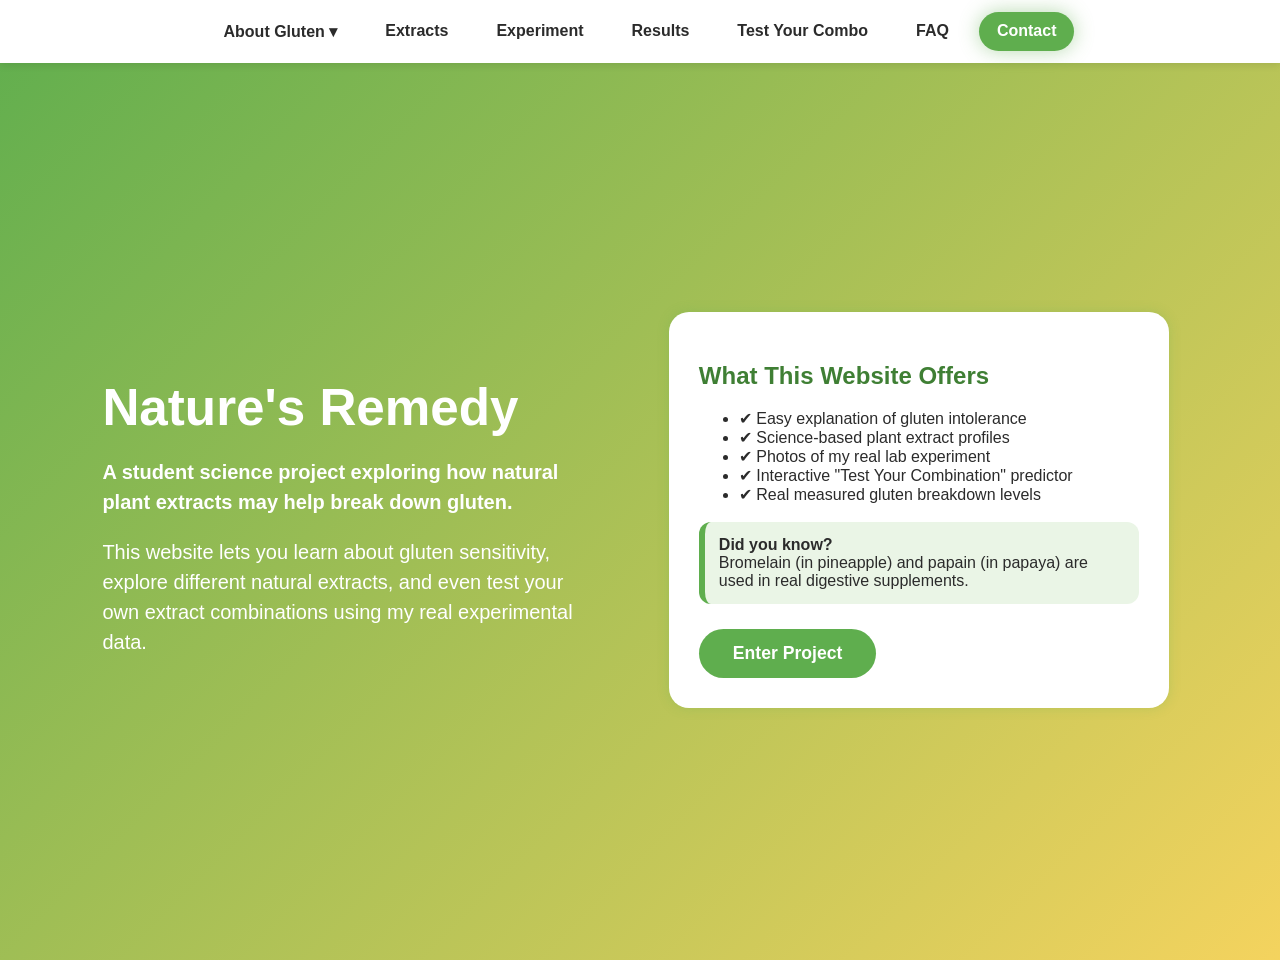
==== commit e4cc8093: "Update index.html" ====
--- a/index.html
+++ b/index.html
@@ -281,6 +281,40 @@
   border: 1px solid #999;
 }
 
+#combo-form label {
+  display: inline-block;
+  margin: 6px 14px 6px 0;
+  font-size: 1.05rem;
+}
+
+#combo-form button {
+  padding: 10px 20px;
+  border-radius: 20px;
+  border: none;
+  background: var(--green);
+  color: white;
+  font-weight: bold;
+  cursor: pointer;
+  margin-top: 10px;
+  margin-right: 8px;
+}
+
+#combo-form button:hover {
+  background: var(--dark-green);
+}
+
+#combo details {
+  margin-top: 20px;
+  padding: 15px;
+  background: var(--light-green);
+  border-radius: 12px;
+}
+
+#combo details summary {
+  cursor: pointer;
+  font-size: 1.1em;
+}
+
 .fact-card-grid {
   display: grid;
   grid-template-columns: repeat(auto-fit, minmax(220px, 1fr));
@@ -384,6 +418,72 @@
 .primary-btn:hover {
   transform: translateY(-3px);
   box-shadow: 0 0 18px rgba(95,174,78,0.4);
+}
+
+/* ============================== */
+/* RESPONSIVE LAYOUT (MOBILE/TABLET)
+/* ============================== */
+@media (max-width: 900px) {
+  nav {
+    justify-content: flex-start;
+    flex-wrap: wrap;
+    padding: 10px 10px;
+    gap: 8px;
+  }
+
+  nav a,
+  .dropbtn {
+    padding: 8px 10px;
+    font-size: 0.85rem;
+  }
+
+  #welcome {
+    flex-direction: column;
+    height: auto;
+    padding: 80px 6% 40px;
+    text-align: left;
+  }
+
+  #welcome-left,
+  #welcome-right {
+    width: 100%;
+    padding-right: 0;
+  }
+
+  #welcome-right {
+    margin-top: 25px;
+  }
+
+  #welcome-left h1 {
+    font-size: 2.3rem;
+  }
+
+  #welcome-left p {
+    font-size: 1.02rem;
+    max-width: none;
+  }
+
+  section {
+    margin: 25px 12px;
+    padding: 24px 18px;
+  }
+
+  .research-hero {
+    padding: 60px 16px;
+  }
+
+  .research-hero h1 {
+    font-size: 2rem;
+  }
+
+  .research-subtitle {
+    font-size: 1rem;
+  }
+
+  #combo-form label {
+    display: block;
+    margin-right: 0;
+  }
 }
 </style>
 </head>
@@ -405,7 +505,7 @@
   <a href="#remedies">Extracts</a>
   <a href="#experiment">Experiment</a>
   <a href="#results">Results</a>
-  <a href="combo.html">Test Your Combo</a>
+  <a href="#combo">Test Your Combo</a>
   <a href="#faq">FAQ</a>
   <a href="#contact">Contact</a>
 </nav>
@@ -461,74 +561,7 @@
   <a href="#experiment" class="primary-btn">View Experimental Results</a>
 </section>
 
-<section id="about">
-
-<section id="about">
-  <!-- 1) About Gluten Intolerance -->
-  <div id="about-intolerance">
-    <h2>About Gluten Intolerance</h2>
-    <p>Gluten is a protein found in wheat, barley, and rye. Some people have difficulty digesting gluten, which can cause bloating, stomach pain, fatigue, and headaches.</p>
-    <p>Celiac disease is an autoimmune disorder where gluten damages the small intestine, while non-celiac gluten sensitivity causes symptoms without permanent intestinal damage.</p>
-    <img src="Gluten Intolerance vs. Celiac Disease.webp" class="project-img">
-  </div>
-
-  <!-- 2) Gluten & Celiac Facts -->
-  <div id="about-facts" style="margin-top:50px;">
-    <h2>Gluten & Celiac Facts</h2>
-    <div class="fact-card-grid">
-      <div class="fact-card">Celiac disease affects 1 in 100 people worldwide.</div>
-      <div class="fact-card">3 million Americans have celiac disease — many undiagnosed.</div>
-      <div class="fact-card">The only treatment is a strict gluten-free diet.</div>
-      <div class="fact-card">Cross-contact can trigger reactions even in tiny amounts.</div>
-      <div class="fact-card">Gluten intolerance is different from celiac disease.</div>
-      <div class="fact-card">Natural enzymes like bromelain & papain help break down proteins.</div>
-    </div>
-  </div>
-
-  <!-- 3) Genetics & Ethnicity -->
-  <div id="about-genetics" style="margin-top:50px;">
-    <h2>Genetics & Ethnicity</h2>
-    <p>
-      Celiac disease is linked to two genes: <b>HLA-DQ2</b> and <b>HLA-DQ8</b>.
-      These occur more often in certain populations due to:
-    </p>
-    <ul>
-      <li><b>Genetic bottlenecks</b> — small populations passing on shared traits</li>
-      <li><b>Endogamy</b> — marrying within the same community for generations</li>
-    </ul>
-    <p>
-      Some groups (like Ashkenazi Jewish communities) have higher frequencies of these genes.
-      Many Asian populations have lower rates, so celiac is less common there.
-      <br><br>
-      <b>Anyone can get celiac — genetics set the starting risk.</b>
-    </p>
-  </div>
-
-  <!-- 4) Nature vs Genetics -->
-  <div id="about-nature" style="margin-top:50px;">
-    <h2>Nature vs Genetics</h2>
-
-    <div class="split-compare">
-      <div class="compare-box">
-        <h3>🌴 Person A — Hawaii</h3>
-        <ul>
-          <li>Eats pineapple, papaya, ginger</li>
-          <li>High natural enzyme intake</li>
-          <li>May digest gluten more comfortably</li>
-        </ul>
-      </div>
-
-      <div class="compare-box">
-        <h3>❄️ Person B — Finland</h3>
-        <ul>
-          <li>Eats fewer tropical fruits</li>
-          <li>Lower natural enzyme intake</li>
-          <li>May feel stronger irritation</li>
-        </ul>
-      </div>
-    </div>
-  </div>
-</section>
+
 
 <section id="remedies">
   <h2>Natural Remedies Studied</h2>
@@ -677,77 +710,84 @@
 <img src="Analysis Gluten Levels.PNG" class="project-img">
 </section>
 
+
+
+<!-- TEST YOUR COMBO (integrated from combo.html) -->
 <section id="combo">
-<h2>Test Your Combination</h2>
-<p>
-Select up to <strong>three</strong> natural extracts and click
-<em>Predict</em> to see an estimated gluten level based on my
-experimental data.
-</p>
-
-<p>
-If you select one of the exact combinations I tested in my experiment
-(Combo A, B, or C), the tool will display the
-<strong>real measured value</strong> from my lab results.
-Other combinations are estimated using single-extract data and
-simple synergy rules described below.
-</p>
-
-<details style="margin-top:20px;">
-  <summary><strong>How the Prediction Works</strong></summary>
-
-  <h4>Exact Tested Combinations (Measured Values)</h4>
-  <ul>
-    <li><strong>Combo A</strong> (Pineapple + Ginger + Aloe): 0.3 g/L</li>
-    <li><strong>Combo B</strong> (Papaya + Turmeric + Ginger): 1.2 g/L</li>
-    <li><strong>Combo C</strong> (Papaya + Pineapple + Ginger): 1.0 g/L</li>
-  </ul>
-
-  <h4>Single-Extract Measured Values</h4>
-  <ul>
-    <li>Pineapple: 0.3 g/L</li>
-    <li>Papaya: 1.1 g/L</li>
-    <li>Ginger: 10 g/L (very little gluten breakdown)</li>
-    <li>Turmeric: 1.0 g/L</li>
-    <li>Aloe Vera: 0.3 g/L</li>
-  </ul>
-
-  <h4>Synergy Adjustments</h4>
-  <ul>
-    <li>
-      Papaya + Pineapple together →
-      multiply the estimated value by <strong>0.7</strong>
-      (extra enzyme activity)
-    </li>
-    <li>
-      Including Aloe Vera →
-      subtract <strong>0.1 g/L</strong>
-      (soothing / dilution effect)
-    </li>
-    <li>
-      <strong>Minimum possible value:</strong> 0.3 g/L
-      (protein strip detection limit)
-    </li>
-  </ul>
-</details>
-
-<form id="combo-form">
-<label><input type="checkbox" value="pineapple"> Pineapple</label><br>
-<label><input type="checkbox" value="papaya"> Papaya</label><br>
-<label><input type="checkbox" value="ginger"> Ginger</label><br>
-<label><input type="checkbox" value="turmeric"> Turmeric</label><br>
-<label><input type="checkbox" value="aloe"> Aloe Vera</label><br><br>
-<button type="button" onclick="predictCombo()">Predict</button>
-<button type="button" onclick="resetCombo()">Clear</button>
-</form>
-
-<div id="combo-result">
-  <p id="combo-names"></p>
-  <p><strong>Gluten Level:</strong> <span id="combo-value"></span> g/L</p>
-  <div id="combo-color"></div>
-  <p id="combo-interpret"></p>
-  <p id="combo-explain"></p>
-</div>
+  <h2>Test Your Extract Combination</h2>
+  <p><strong>Interactive Prediction Tool Based on Experimental Data</strong></p>
+
+  <p>
+    Select up to three natural extracts and click <strong>Predict</strong>
+    to see an estimated gluten level based on my experimental data.
+  </p>
+
+  <p>
+    If you select one of the exact combinations I tested in my experiment
+    (Combo A, B, or C), the tool will display the
+    <strong>real measured value</strong> from my lab results.
+    Other combinations are estimated using single-extract data and
+    simple synergy rules described below.
+  </p>
+
+  <details>
+    <summary><strong>How the Prediction Works</strong></summary>
+
+    <h4>Exact Tested Combinations (Measured Values)</h4>
+    <ul>
+      <li><strong>Combo A</strong> (Pineapple + Ginger + Aloe): 0.3 g/L</li>
+      <li><strong>Combo B</strong> (Papaya + Turmeric + Ginger): 1.2 g/L</li>
+      <li><strong>Combo C</strong> (Papaya + Pineapple + Ginger): 1.0 g/L</li>
+    </ul>
+
+    <h4>Single-Extract Measured Values</h4>
+    <ul>
+      <li>Pineapple: 0.3 g/L</li>
+      <li>Papaya: 1.1 g/L</li>
+      <li>Ginger: 10 g/L (very little gluten breakdown)</li>
+      <li>Turmeric: 1.0 g/L</li>
+      <li>Aloe Vera: 0.3 g/L</li>
+    </ul>
+
+    <h4>Synergy Adjustments</h4>
+    <ul>
+      <li>
+        Papaya + Pineapple together →
+        multiply the estimated value by <strong>0.7</strong>
+        (extra enzyme activity)
+      </li>
+      <li>
+        Including Aloe Vera →
+        subtract <strong>0.1 g/L</strong>
+        (soothing / dilution effect)
+      </li>
+      <li>
+        <strong>Minimum possible value:</strong> 0.3 g/L
+        (protein strip detection limit)
+      </li>
+    </ul>
+  </details>
+
+  <hr style="margin:30px 0;">
+
+  <form id="combo-form">
+    <label><input type="checkbox" value="pineapple"> Pineapple</label><br>
+    <label><input type="checkbox" value="papaya"> Papaya</label><br>
+    <label><input type="checkbox" value="ginger"> Ginger</label><br>
+    <label><input type="checkbox" value="turmeric"> Turmeric</label><br>
+    <label><input type="checkbox" value="aloe"> Aloe Vera</label><br><br>
+
+    <button type="button" onclick="predictCombo()">Predict</button>
+    <button type="button" onclick="resetCombo()">Clear</button>
+  </form>
+
+  <div id="combo-result">
+    <p id="combo-names"></p>
+    <p><strong>Gluten Level:</strong> <span id="combo-value"></span> g/L</p>
+    <div id="combo-color"></div>
+    <p id="combo-interpret"></p>
+    <p id="combo-explain"></p>
+  </div>
 </section>
 
 <section id="faq">
@@ -773,21 +813,28 @@
 
 <script>
 
-const singleLevels={ pineapple:0.3, papaya:1.1, ginger:10, turmeric:1.0, aloe:0.3 };
-
-const testedCombos={
+/* ---------- ENTER PROJECT ---------- */
+function enterSite(){
+  document.getElementById("welcome").style.display = "none";
+  document.getElementById("main").style.display = "block";
+}
+
+/* ---------- TEST YOUR COMBO ---------- */
+var singleLevels={ pineapple:0.3, papaya:1.1, ginger:10, turmeric:1.0, aloe:0.3 };
+
+var testedCombos={
   "aloe-ginger-pineapple":0.3,
   "ginger-papaya-pineapple":1.0,
   "ginger-papaya-turmeric":1.2
 };
 
 function predictCombo(){
-  const chosen=[...document.querySelectorAll('#combo-form input:checked')].map(c=>c.value);
+  var chosen=[...document.querySelectorAll('#combo-form input:checked')].map(c=>c.value);
   if(chosen.length===0||chosen.length>3){ alert('Select 1–3 extracts'); return; }
 
-  const key=chosen.slice().sort().join('-');
-  let value;
-  let explanation="";
+  var key=chosen.slice().sort().join('-');
+  var value;
+  var explanation="";
 
   if(testedCombos[key]!==undefined){
     value=testedCombos[key];
@@ -806,7 +853,7 @@
   if(value<0.3) value=0.3;
   value=Math.round(value*100)/100;
 
-  let color,text;
+  var color,text;
   if(value<=0.3){ color='#8BC34A'; text='Very low gluten detected'; }
   else if(value<=3){ color='#FFD54F'; text='Moderate gluten level'; }
   else { color='#E57373'; text='High gluten level'; }
@@ -822,12 +869,6 @@
 function resetCombo(){
   document.querySelectorAll('#combo-form input').forEach(c=>c.checked=false);
   document.getElementById('combo-result').style.display='none';
-}
-
-/* ---------- ENTER PROJECT ---------- */
-function enterSite(){
-  document.getElementById("welcome").style.display = "none";
-  document.getElementById("main").style.display = "block";
 }
 
 /* ---------- AUTO-SKIP WELCOME IF FROM BACK BUTTON ---------- */
